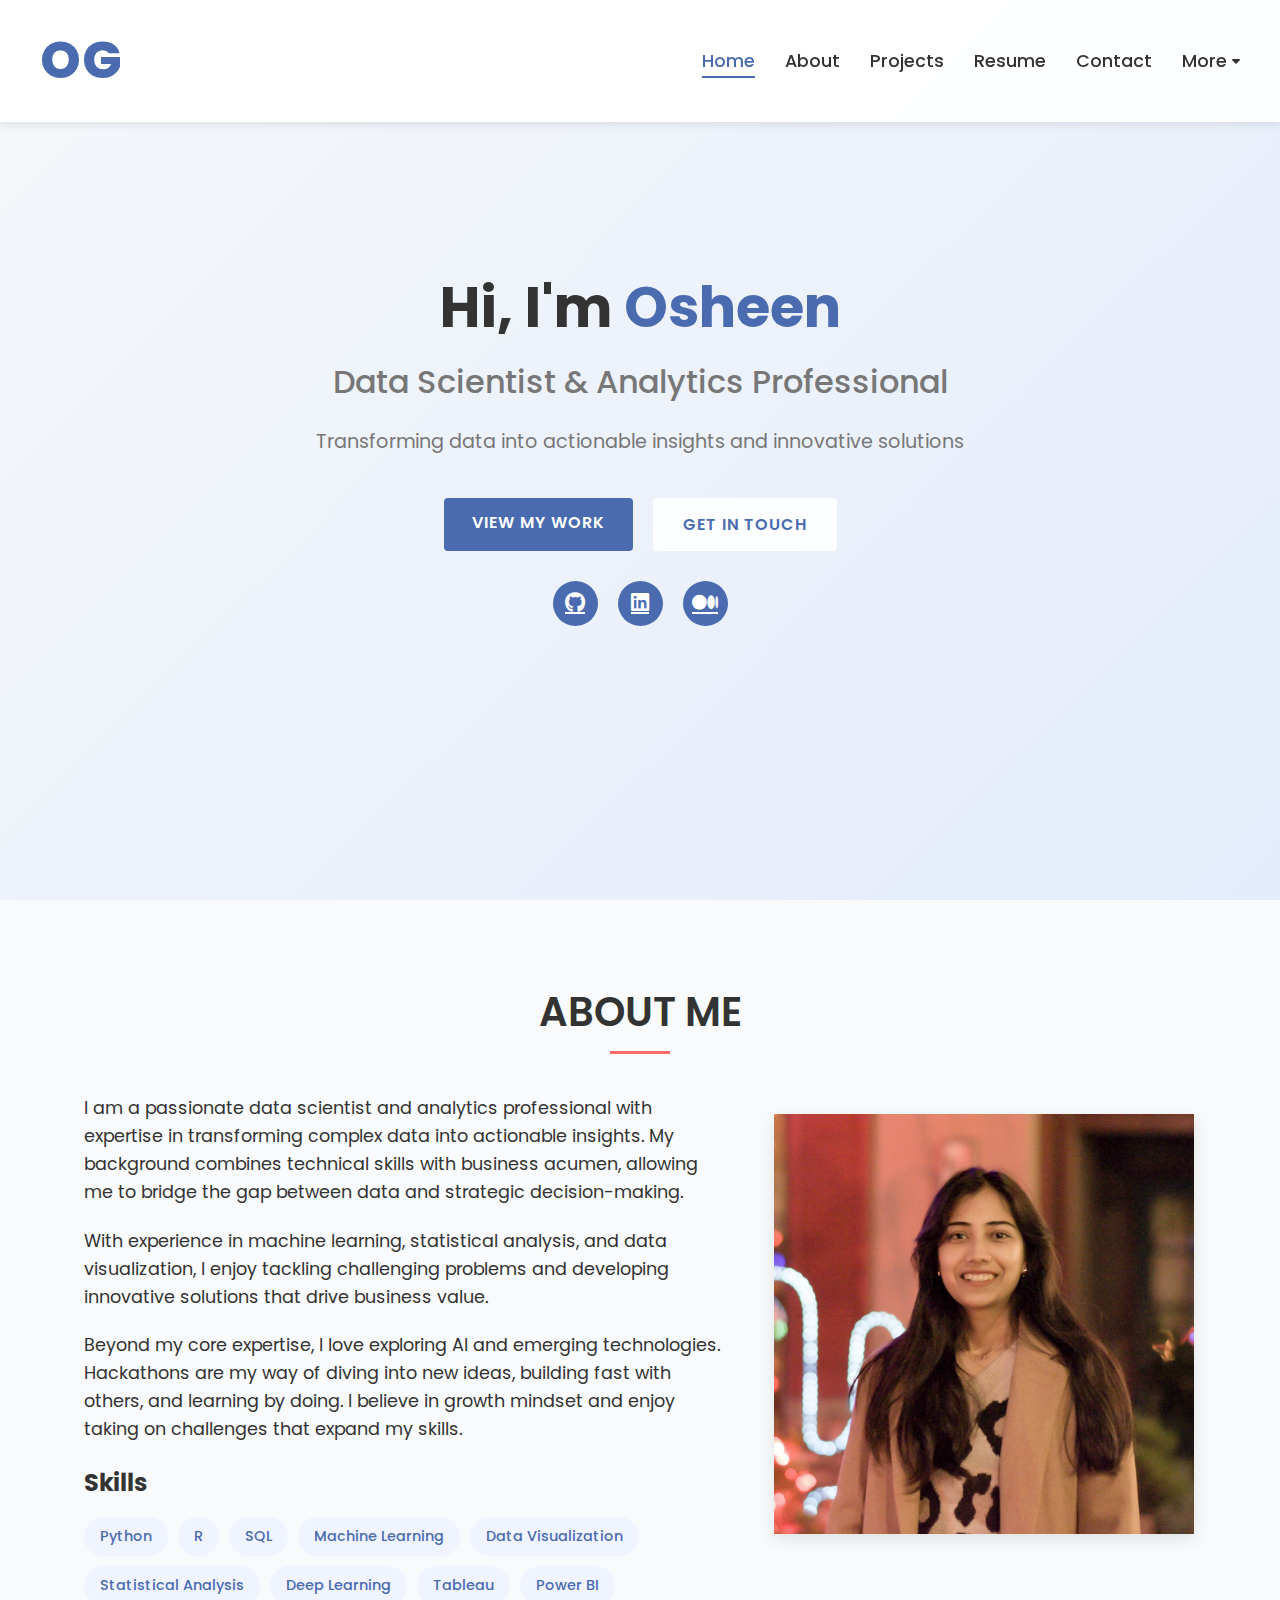
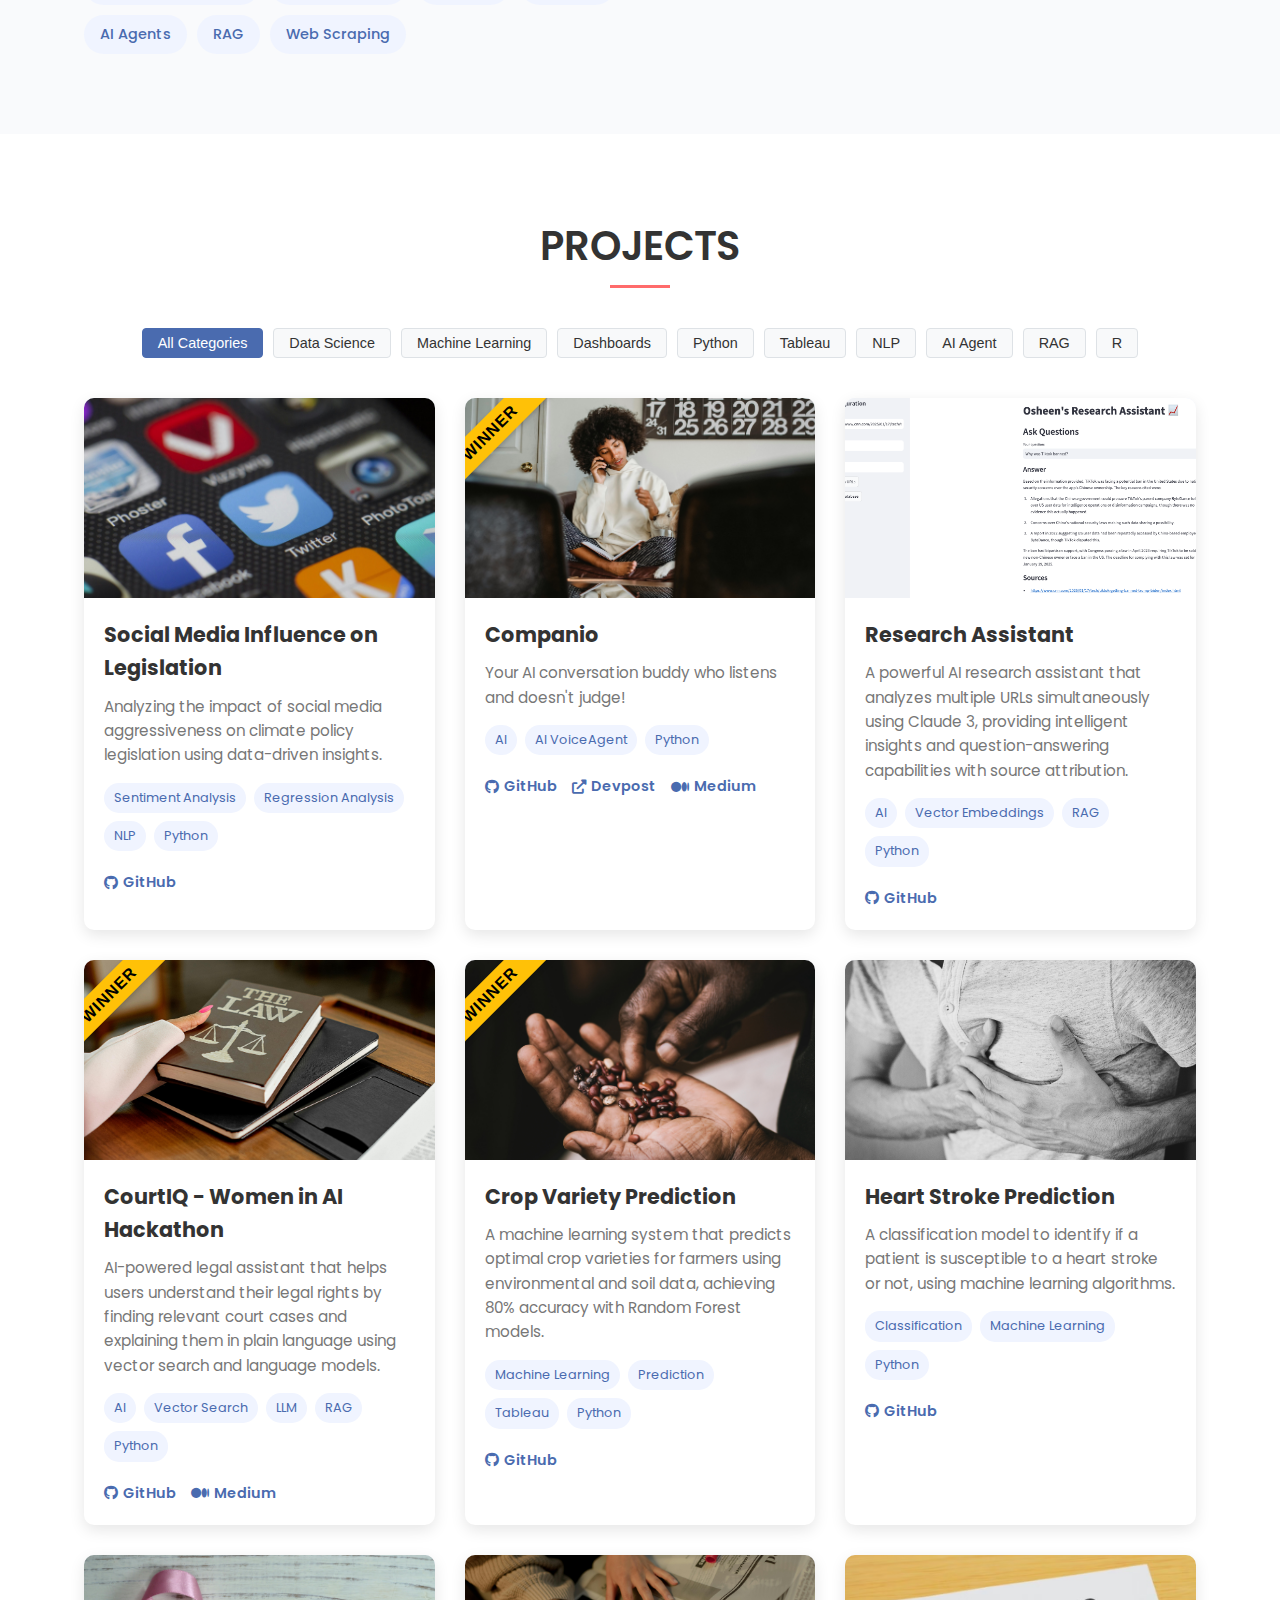
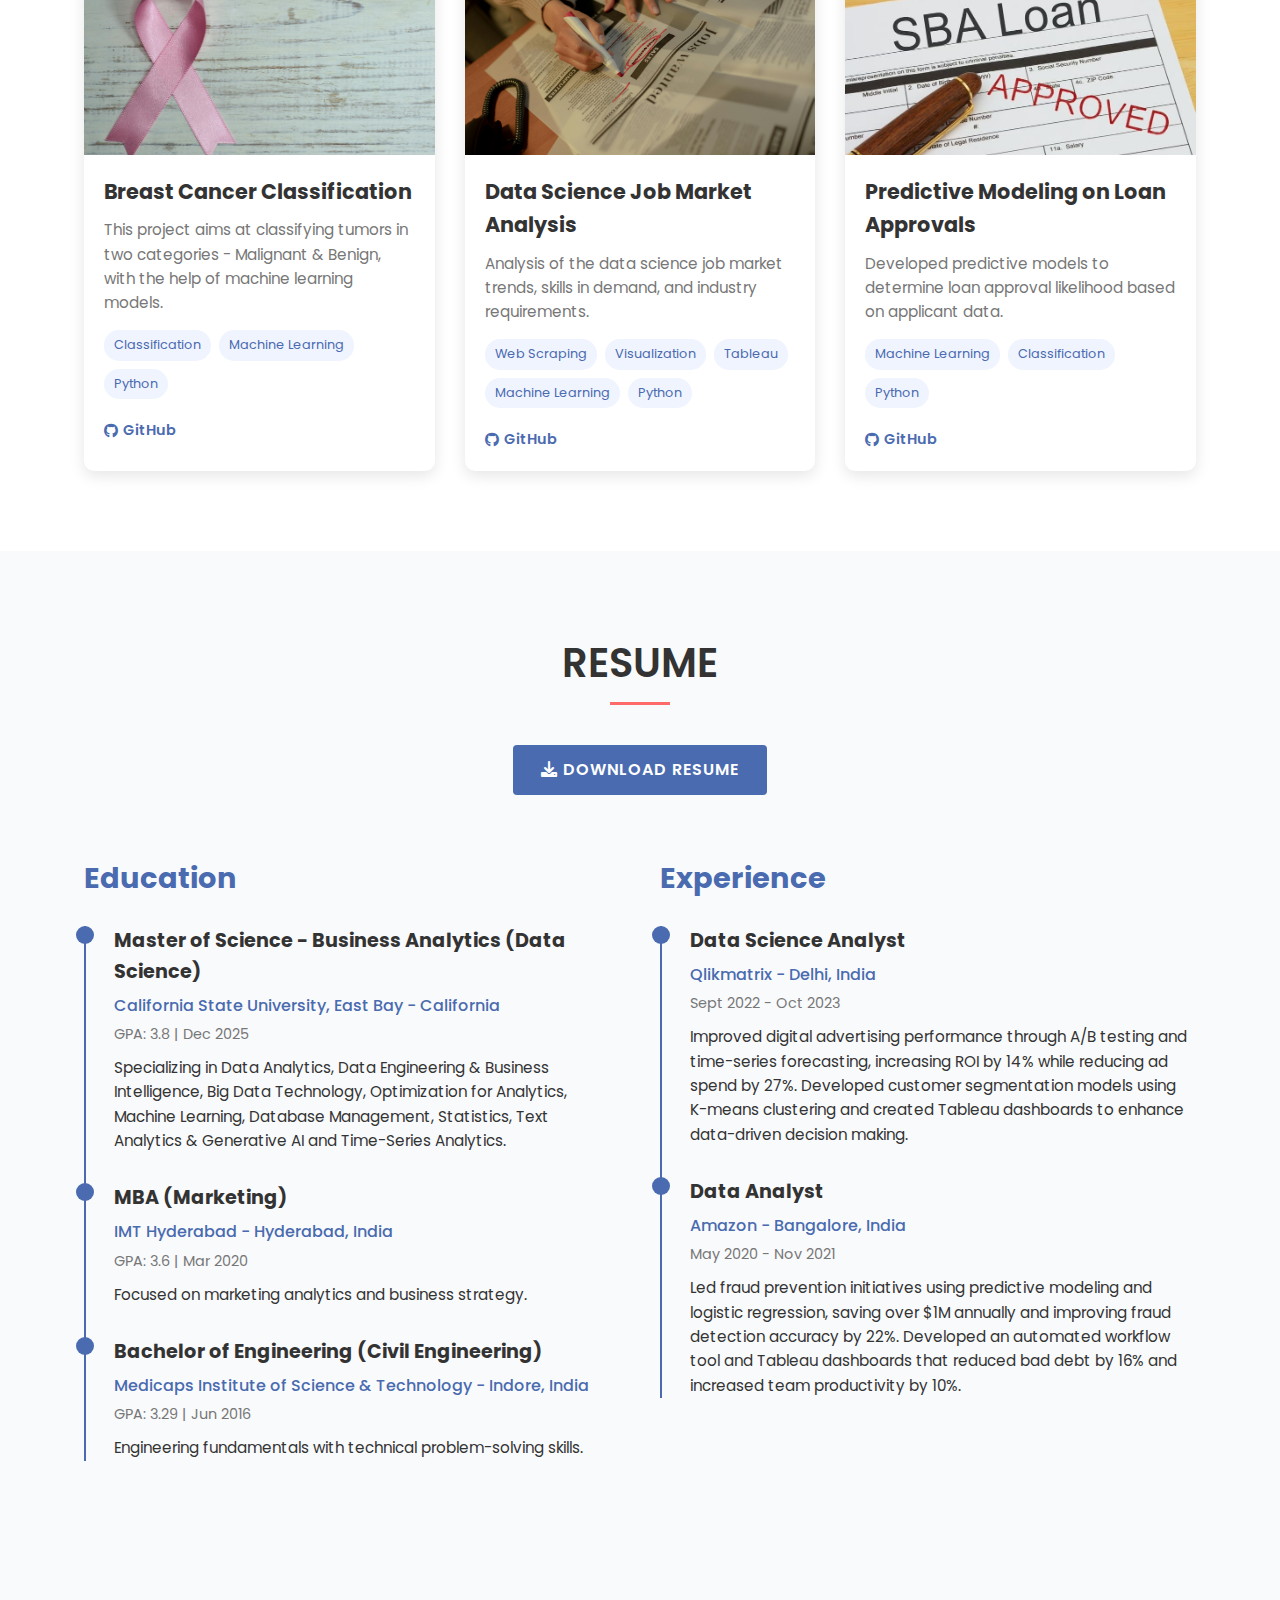
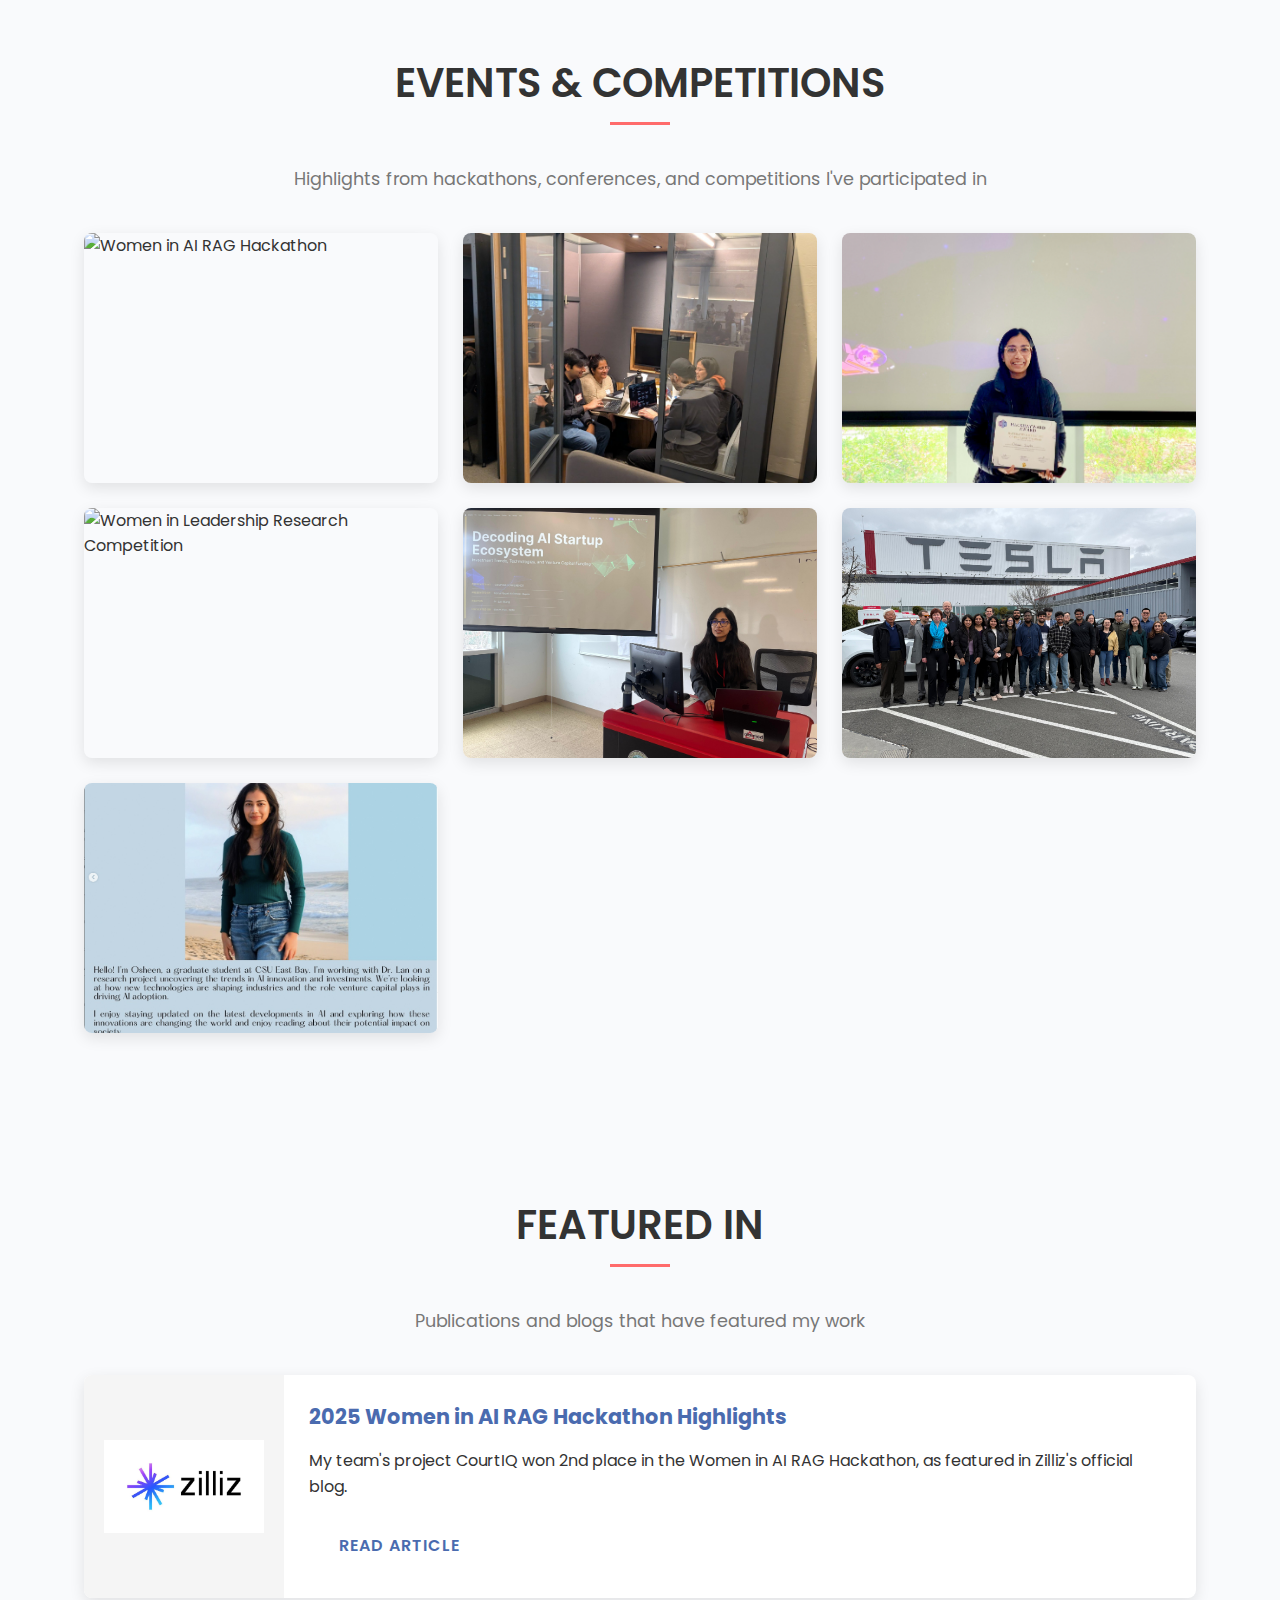
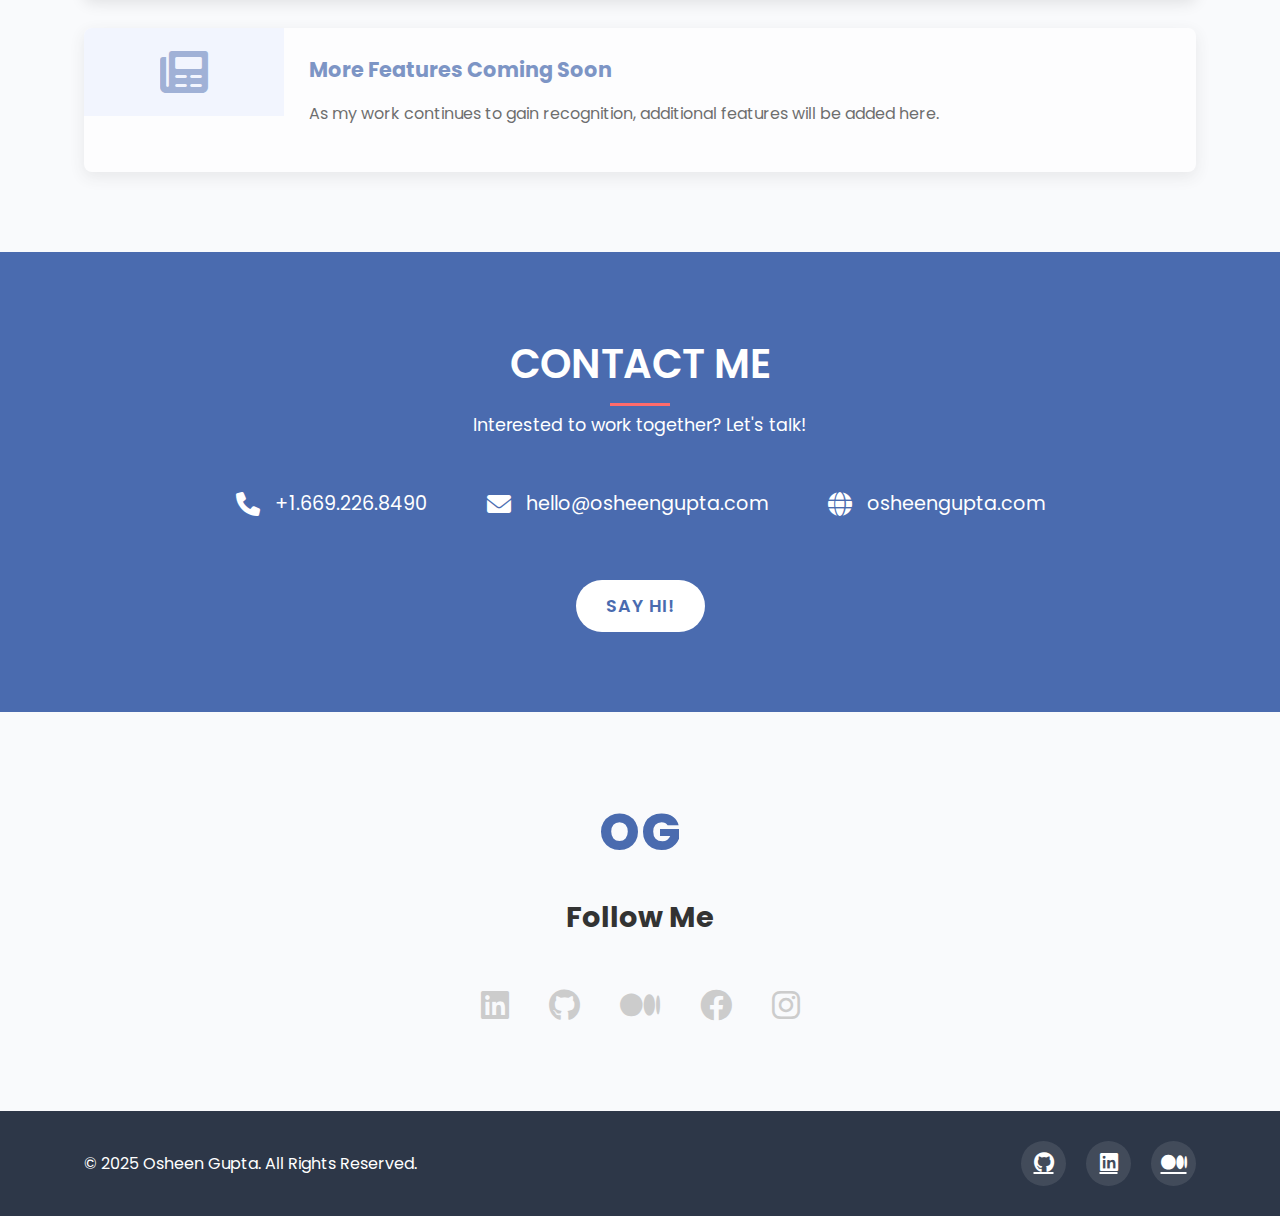
==== index.html @ b96f4ab9 "Update website with navigation improvements, new blogs page, and enhanced project cards" ====
<!DOCTYPE html>
<html lang="en">
<head>
    <meta charset="UTF-8">
    <meta name="viewport" content="width=device-width, initial-scale=1.0">
    <title>Osheen Gupta | Portfolio</title>
    <link rel="stylesheet" href="styles.css">
    <link rel="stylesheet" href="https://cdnjs.cloudflare.com/ajax/libs/font-awesome/6.0.0/css/all.min.css">
    <link href="https://fonts.googleapis.com/css2?family=Poppins:wght@300;400;500;600;700&display=swap" rel="stylesheet">
</head>
<body>
    <header>
        <nav>
            <div class="logo">
                <div class="logo-text">OG</div>
            </div>
            <div class="nav-toggle" id="navToggle">
                <span></span>
                <span></span>
                <span></span>
            </div>
            <ul class="nav-links" id="navLinks">
                <li><a href="#home" class="active">Home</a></li>
                <li><a href="#about">About</a></li>
                <li><a href="#projects">Projects</a></li>
                <li><a href="#resume">Resume</a></li>
                <li><a href="#contact">Contact</a></li>
                <li class="dropdown">
                    <a href="#" class="dropdown-toggle">More <i class="fas fa-caret-down"></i></a>
                    <ul class="dropdown-menu">
                        <li><a href="blogs.html">Blogs</a></li>
                        <li><a href="#events-gallery">Events</a></li>
                        <li><a href="#featured-in">News Featured</a></li>
                    </ul>
                </li>
            </ul>
        </nav>
    </header>

    <main>
        <!-- Home Section -->
        <section id="home" class="hero">
            <div class="container">
                <div class="hero-content">
                    <h1>Hi, I'm <span class="highlight">Osheen</span></h1>
                    <h2>Data Scientist & Analytics Professional</h2>
                    <p>Transforming data into actionable insights and innovative solutions</p>
                    <div class="cta-buttons">
                        <a href="#projects" class="btn primary-btn">View My Work</a>
                        <a href="#contact" class="btn secondary-btn">Get In Touch</a>
                    </div>
                    <div class="social-links">
                        <a href="https://github.com/osheengupta" target="_blank" aria-label="GitHub"><i class="fab fa-github"></i></a>
                        <a href="https://www.linkedin.com/in/osheengupta/" target="_blank" aria-label="LinkedIn"><i class="fab fa-linkedin"></i></a>
                        <a href="https://medium.com/@osheengupta1994" target="_blank" aria-label="Medium"><i class="fab fa-medium"></i></a>
                    </div>
                </div>
            </div>
        </section>

        <!-- About Section -->
        <section id="about" class="about">
            <div class="container">
                <h2 class="section-title">About Me</h2>
                <div class="about-content">
                    <div class="about-text">
                        <p>I am a passionate data scientist and analytics professional with expertise in transforming complex data into actionable insights. My background combines technical skills with business acumen, allowing me to bridge the gap between data and strategic decision-making.</p>
                        <p>With experience in machine learning, statistical analysis, and data visualization, I enjoy tackling challenging problems and developing innovative solutions that drive business value.</p>
                        <p>Beyond my core expertise, I love exploring AI and emerging technologies. Hackathons are my way of diving into new ideas, building fast with others, and learning by doing. I believe in growth mindset and enjoy taking on challenges that expand my skills.</p>
                        <div class="skills">
                            <h3>Skills</h3>
                            <div class="skill-tags">
                                <span>Python</span>
                                <span>R</span>
                                <span>SQL</span>
                                <span>Machine Learning</span>
                                <span>Data Visualization</span>
                                <span>Statistical Analysis</span>
                                <span>Deep Learning</span>
                                <span>Tableau</span>
                                <span>Power BI</span>
                                <span>AI Agents</span>
                                <span>RAG</span>
                                <span>Web Scraping</span>
                            </div>
                        </div>
                    </div>
                    <div class="about-image">
                        <img src="images/profile-photo.png" alt="Osheen Gupta" class="profile-photo">
                    </div>
                </div>
            </div>
        </section>

        <!-- Projects Section -->
        <section id="projects" class="projects">
            <div class="container">
                <h2 class="section-title">Projects</h2>
                <div class="project-filters">
                    <button class="filter-btn active" data-filter="all">All Categories</button>
                    <button class="filter-btn" data-filter="data-science">Data Science</button>
                    <button class="filter-btn" data-filter="machine-learning">Machine Learning</button>
                    <button class="filter-btn" data-filter="dashboards">Dashboards</button>
                    <button class="filter-btn" data-filter="python">Python</button>
                    <button class="filter-btn" data-filter="tableau">Tableau</button>
                    <button class="filter-btn" data-filter="nlp">NLP</button>
                    <button class="filter-btn" data-filter="ai agent">AI Agent</button>
                    <button class="filter-btn" data-filter="rag">RAG</button>
                    <button class="filter-btn" data-filter="r">R</button>
                </div>
                <div class="projects-grid">
                    <!-- Project cards will be dynamically populated from projects.js -->
                </div>
            </div>
        </section>

        <!-- Resume Section -->
        <section id="resume" class="resume">
            <div class="container">
                <h2 class="section-title">Resume</h2>
                <div class="resume-content">
                    <div class="resume-download">
                        <a href="Osheen_Gupta_Resume.pdf" class="btn primary-btn" download>
                            <i class="fas fa-download"></i> Download Resume
                        </a>
                    </div>
                    <div class="resume-sections">
                        <div class="resume-section">
                            <h3>Education</h3>
                            <div class="timeline">
                                <!-- Will be populated from resume.js -->
                            </div>
                        </div>
                        <div class="resume-section">
                            <h3>Experience</h3>
                            <div class="timeline">
                                <!-- Will be populated from resume.js -->
                            </div>
                        </div>
                    </div>
                </div>
            </div>
        </section>

        <!-- Events Gallery Section -->
        <section id="events-gallery" class="events-gallery">
            <div class="container">
                <h2 class="section-title">Events & Competitions</h2>
                <p class="section-subtitle">Highlights from hackathons, conferences, and competitions I've participated in</p>
                
                <div class="gallery-container">
                    <div class="gallery-item">
                        <img src="images/event1.jpg" alt="Women in AI RAG Hackathon">
                        <div class="gallery-caption">
                            <h3>Women in AI RAG Hackathon</h3>
                            <p>Built CourtIQ, an AI-powered legal assistant that helps users understand their legal rights through relevant court cases. <a href="https://medium.com/@osheengupta1994/courtiq-making-legal-rights-accessible-through-ai-992206e05dc5" target="_blank" class="gallery-link">Read about it on Medium</a></p>
                        </div>
                    </div>
                    <div class="gallery-item">
                        <img src="images/event2.jpeg" alt="Creator Corner's Multimodal AI Agent Hackathon">
                        <div class="gallery-caption">
                            <h3>Creator Corner's Multimodal AI Agent Hackathon</h3>
                            <p>Built Fixit: A real-time appliance troubleshooting system</p>
                        </div>
                    </div>
                    <div class="gallery-item">
                        <img src="images/event3.jpg" alt="HackHayward">
                        <div class="gallery-caption">
                            <h3>HackHayward</h3>
                            <p>Created Companio, an innovative AI conversation buddy for reducing friction in daily journaling. <a href="https://github.com/osheengupta/Companio" target="_blank" class="gallery-link">View on GitHub</a></p>
                        </div>
                    </div>
                    <div class="gallery-item">
                        <img src="images/event4.jpg" alt="Women in Leadership Research Competition">
                        <div class="gallery-caption">
                            <h3>Women in Leadership Research Competition</h3>
                            <p>Presented my research on how social media aggressiveness affects climate policy legislation. <a href="https://www.canva.com/design/DAGjEYRbACk/c6J_YUqyDW6OmtTOYYfTLA/edit?utm_content=DAGjEYRbACk&utm_campaign=designshare&utm_medium=link2&utm_source=sharebutton" target="_blank" class="gallery-link">View Presentation</a></p>
                        </div>
                    </div>
                    <div class="gallery-item">
                        <img src="images/event5.jpeg" alt="37th Annual CSUPOM Conference">
                        <div class="gallery-caption">
                            <h3>37th Annual CSUPOM Conference</h3>
                            <p>Presented my research in the Consortium of Supply Chain & Operations Management conference. <a href="https://www.canva.com/design/DAGjEoemaBc/eg82KnixeHR4jEzy6xAFCQ/edit?utm_content=DAGjEoemaBc&utm_campaign=designshare&utm_medium=link2&utm_source=sharebutton" target="_blank" class="gallery-link">View Presentation</a></p>
                        </div>
                    </div>
                    <div class="gallery-item">
                        <img src="images/event6.jpeg" alt="Tesla Factory Tour">
                        <div class="gallery-caption">
                            <h3>Tesla Factory Tour</h3>
                            <p>Exploring advanced manufacturing and data-driven operations at Tesla</p>
                        </div>
                    </div>
                    <div class="gallery-item">
                        <img src="images/oscar-research.jpg" alt="OSCAR Research Scholar">
                        <div class="gallery-caption">
                            <h3>OSCAR Research Scholar</h3>
                            <p>Awarded a $2000 scholarship to research AI startups and emerging technologies. Conducted extensive literature review and analyzed 250+ AI startups across regions to assess employment trends driven by automation. <a href="https://badgr.com/public/assertions/cm4cG0j_R_CyGTTcbBM8yQ?identity__email=ogupta@horizon.csueastbay.edu" target="_blank" class="gallery-link">View Badge</a></p>
                        </div>
                    </div>
                </div>
            </div>
        </section>

        <!-- Featured In Section -->
        <section id="featured-in" class="featured-in">
            <div class="container">
                <h2 class="section-title">Featured In</h2>
                <p class="section-subtitle">Publications and blogs that have featured my work</p>
                
                <div class="featured-container">
                    <div class="featured-item">
                        <div class="featured-image">
                            <img src="images/zilliz-logo.jpg" alt="Zilliz Blog">
                        </div>
                        <div class="featured-content">
                            <h3>2025 Women in AI RAG Hackathon Highlights</h3>
                            <p>My team's project CourtIQ won 2nd place in the Women in AI RAG Hackathon, as featured in Zilliz's official blog.</p>
                            <a href="https://zilliz.com/blog/2025-women-in-ai-rag-hackathon-highlights#App-CourtIQ-2nd-place" target="_blank" class="btn secondary-btn">Read Article</a>
                        </div>
                    </div>
                    
                    <!-- Add more featured items as needed -->
                    <div class="featured-item placeholder">
                        <div class="featured-image placeholder-image">
                            <i class="fas fa-newspaper"></i>
                        </div>
                        <div class="featured-content">
                            <h3>More Features Coming Soon</h3>
                            <p>As my work continues to gain recognition, additional features will be added here.</p>
                        </div>
                    </div>
                </div>
            </div>
        </section>

        <!-- Contact Section -->
        <section id="contact" class="contact">
            <div class="container">
                <h2 class="section-title">Contact Me</h2>
                <p class="contact-subtitle">Interested to work together? Let's talk!</p>
                <div class="contact-content">
                    <div class="contact-info-simple">
                        <div class="contact-item">
                            <i class="fas fa-phone"></i>
                            <p>+1.669.226.8490</p>
                        </div>
                        <div class="contact-item">
                            <i class="fas fa-envelope"></i>
                            <p>hello@osheengupta.com</p>
                        </div>
                        <div class="contact-item">
                            <i class="fas fa-globe"></i>
                            <p>osheengupta.com</p>
                        </div>
                    </div>
                    <div class="contact-button">
                        <a href="mailto:hello@osheengupta.com" class="btn primary-btn">Say Hi!</a>
                    </div>
                </div>
            </div>
        </section>

        <!-- Follow Me Section -->
        <section id="follow-me" class="follow-me">
            <div class="container">
                <div class="follow-me-logo">
                    <div class="logo-text">OG</div>
                </div>
                <h2 class="follow-title">Follow Me</h2>
                <div class="follow-social-links">
                    <a href="https://www.linkedin.com/in/osheengupta/" target="_blank" aria-label="LinkedIn"><i class="fab fa-linkedin"></i></a>
                    <a href="https://github.com/osheengupta" target="_blank" aria-label="GitHub"><i class="fab fa-github"></i></a>
                    <a href="https://medium.com/@osheengupta1994" target="_blank" aria-label="Medium"><i class="fab fa-medium"></i></a>
                    <a href="https://www.facebook.com/osheen.gupta.9/" target="_blank" aria-label="Facebook"><i class="fab fa-facebook"></i></a>
                    <a href="https://www.instagram.com/osheen.gupta" target="_blank" aria-label="Instagram"><i class="fab fa-instagram"></i></a>
                </div>
            </div>
        </section>
    </main>

    <footer>
        <div class="container">
            <div class="footer-content">
                <p>&copy; 2025 Osheen Gupta. All Rights Reserved.</p>
                <div class="social-links">
                    <a href="https://github.com/osheengupta" target="_blank" aria-label="GitHub"><i class="fab fa-github"></i></a>
                    <a href="https://www.linkedin.com/in/osheengupta/" target="_blank" aria-label="LinkedIn"><i class="fab fa-linkedin"></i></a>
                    <a href="https://medium.com/@osheengupta1994" target="_blank" aria-label="Medium"><i class="fab fa-medium"></i></a>
                </div>
            </div>
        </div>
    </footer>

    <script src="scripts.js"></script>
    <script src="projects.js?v=1"></script>
    <script src="resume.js"></script>
</body>
</html>
---- styles.css ----
/* Base Styles */
:root {
    --primary-color: #4a6baf;
    --secondary-color: #f0f4ff;
    --accent-color: #ff6b6b;
    --text-color: #333;
    --light-text: #777;
    --background-color: #fff;
    --section-bg: #f9fafc;
    --border-color: #eaeaea;
    --shadow: 0 5px 15px rgba(0, 0, 0, 0.1);
    --transition: all 0.3s ease;
}

* {
    margin: 0;
    padding: 0;
    box-sizing: border-box;
}

html {
    scroll-behavior: smooth;
}

body {
    font-family: 'Poppins', sans-serif;
    line-height: 1.6;
    color: var(--text-color);
    background-color: var(--background-color);
}

.container {
    width: 90%;
    max-width: 1200px;
    margin: 0 auto;
    padding: 0 20px;
    box-sizing: border-box;
}

section {
    padding: 80px 0;
    overflow: hidden;
}

section:nth-child(even) {
    background-color: var(--section-bg);
}

.section-title {
    font-size: 2.5rem;
    text-align: center;
    margin-bottom: 50px;
    position: relative;
    text-transform: uppercase;
    font-weight: 600;
}

.section-title::after {
    content: '';
    position: absolute;
    bottom: -10px;
    left: 50%;
    transform: translateX(-50%);
    width: 60px;
    height: 3px;
    background-color: var(--accent-color);
    border-radius: 0;
}

.btn {
    display: inline-block;
    padding: 12px 28px;
    border-radius: 4px;
    text-decoration: none;
    font-weight: 600;
    transition: var(--transition);
    cursor: pointer;
    border: none;
    font-size: 1rem;
    text-transform: uppercase;
    letter-spacing: 1px;
}

.primary-btn {
    background-color: var(--primary-color);
    color: white;
}

.primary-btn:hover {
    background-color: #3a5a9f;
    transform: translateY(-3px);
    box-shadow: var(--shadow);
}

.secondary-btn {
    background-color: rgba(255, 255, 255, 0.9);
    color: var(--primary-color);
    border: 2px solid transparent;
}

.secondary-btn:hover {
    background-color: white;
    color: var(--primary-color);
    transform: translateY(-3px);
    box-shadow: var(--shadow);
    border: 2px solid var(--primary-color);
}

/* Header & Navigation */
header {
    position: fixed;
    top: 0;
    left: 0;
    width: 100%;
    background-color: rgba(255, 255, 255, 0.95);
    box-shadow: 0 2px 10px rgba(0, 0, 0, 0.1);
    z-index: 1000;
    transition: var(--transition);
    padding: 0 20px;
}

header.scrolled {
    padding: 10px 20px;
    background-color: rgba(255, 255, 255, 0.98);
}

nav {
    display: flex;
    justify-content: space-between;
    align-items: center;
    padding: 20px 0;
    max-width: 1200px;
    margin: 0 auto;
    width: 100%;
}

.logo {
    display: flex;
    align-items: center;
}

.logo-text {
    color: var(--primary-color);
    font-weight: 800;
    font-size: 3.2rem;
    letter-spacing: 1px;
    transition: all 0.3s ease;
    font-family: 'Poppins', sans-serif;
}

.logo-text:hover {
    transform: scale(1.05);
    text-shadow: 0 2px 5px rgba(0,0,0,0.1);
}

.nav-links {
    display: flex;
    list-style: none;
}

.nav-links li {
    margin-left: 30px;
}

.nav-links a {
    text-decoration: none;
    color: var(--text-color);
    font-weight: 500;
    font-size: 1.1rem;
    transition: var(--transition);
    position: relative;
}

.nav-links a::after {
    content: '';
    position: absolute;
    bottom: -5px;
    left: 0;
    width: 0;
    height: 2px;
    background-color: var(--primary-color);
    transition: var(--transition);
}

.nav-links a:hover, .nav-links a.active {
    color: var(--primary-color);
}

.nav-links a:hover::after, .nav-links a.active::after {
    width: 100%;
}

.nav-toggle {
    display: none;
    flex-direction: column;
    cursor: pointer;
}

.nav-toggle span {
    width: 30px;
    height: 3px;
    background-color: var(--primary-color);
    margin: 3px 0;
    transition: var(--transition);
}

/* Navigation Dropdown */
.dropdown {
    position: relative;
}

.dropdown-toggle {
    display: flex;
    align-items: center;
    gap: 5px;
}

.dropdown-toggle i {
    font-size: 0.8rem;
    transition: transform 0.3s ease;
}

.dropdown:hover .dropdown-toggle i {
    transform: rotate(180deg);
}

.dropdown-menu {
    position: absolute;
    top: 100%;
    left: 0;
    background-color: white;
    min-width: 160px;
    box-shadow: 0 8px 16px rgba(0,0,0,0.1);
    border-radius: 5px;
    padding: 10px 0;
    opacity: 0;
    visibility: hidden;
    transform: translateY(10px);
    transition: all 0.3s ease;
    z-index: 100;
}

.dropdown:hover .dropdown-menu {
    opacity: 1;
    visibility: visible;
    transform: translateY(0);
}

.dropdown-menu li {
    display: block;
    margin: 0;
}

.dropdown-menu a {
    display: block;
    padding: 8px 15px;
    color: var(--text-color);
    font-size: 0.9rem;
    transition: all 0.2s ease;
}

.dropdown-menu a:hover {
    background-color: var(--secondary-color);
    color: var(--primary-color);
}

@media (max-width: 768px) {
    .dropdown-menu {
        position: static;
        background-color: var(--secondary-color);
        box-shadow: none;
        opacity: 1;
        visibility: hidden;
        height: 0;
        padding: 0;
        overflow: hidden;
        transform: none;
    }
    
    .dropdown.active .dropdown-menu {
        visibility: visible;
        height: auto;
        padding: 5px 0;
    }
    
    .dropdown-menu a {
        padding: 8px 20px;
    }
}

/* Hero Section */
.hero {
    height: 100vh;
    display: flex;
    align-items: center;
    background: linear-gradient(135deg, #f5f7fa 0%, #e4ecfb 100%);
    padding-top: 80px;
    color: var(--text-color);
}

.hero-content {
    max-width: 800px;
    margin: 0 auto;
    text-align: center;
}

.hero h1 {
    font-size: 3.5rem;
    margin-bottom: 15px;
    line-height: 1.2;
    color: var(--text-color);
}

.hero h2 {
    font-size: 2rem;
    font-weight: 500;
    margin-bottom: 20px;
    color: var(--light-text);
}

.hero p {
    font-size: 1.2rem;
    margin-bottom: 40px;
    color: var(--light-text);
}

.highlight {
    color: var(--primary-color);
}

.cta-buttons {
    margin-bottom: 30px;
    display: flex;
    justify-content: center;
    gap: 20px;
}

.cta-buttons .btn {
    margin: 0;
    min-width: 180px;
}

.social-links {
    display: flex;
    justify-content: center;
    gap: 20px;
}

.social-links a {
    display: flex;
    align-items: center;
    justify-content: center;
    width: 45px;
    height: 45px;
    border-radius: 50%;
    background-color: var(--primary-color);
    color: white;
    font-size: 1.3rem;
    transition: var(--transition);
}

.social-links a:hover {
    transform: translateY(-5px);
    box-shadow: var(--shadow);
    background-color: #3a5a9f;
}

/* About Section */
.about-content {
    display: grid;
    grid-template-columns: 3fr 2fr;
    gap: 50px;
    align-items: flex-start;
}

.about-text p {
    margin-bottom: 20px;
    font-size: 1.1rem;
}

.skills h3 {
    margin-bottom: 15px;
    font-size: 1.5rem;
}

.skill-tags {
    display: flex;
    flex-wrap: wrap;
    gap: 10px;
}

.skill-tags span {
    background-color: var(--secondary-color);
    color: var(--primary-color);
    padding: 8px 16px;
    border-radius: 20px;
    font-size: 0.9rem;
    font-weight: 500;
}

.about-image {
    display: flex;
    justify-content: center;
    align-items: flex-start;
    padding-top: 20px;
}

.profile-photo {
    width: 100%;
    max-width: 420px;
    height: auto;
    aspect-ratio: 1/1;
    border-radius: 0;
    object-fit: cover;
    box-shadow: var(--shadow);
    border: none;
}

.image-placeholder {
    width: 300px;
    height: 300px;
    border-radius: 50%;
    background-color: var(--secondary-color);
    display: flex;
    flex-direction: column;
    align-items: center;
    justify-content: center;
    color: var(--primary-color);
    border: 3px solid var(--primary-color);
}

.image-placeholder i {
    font-size: 5rem;
    margin-bottom: 10px;
}

/* Projects Section */
.project-filters {
    display: flex;
    flex-wrap: wrap;
    justify-content: center;
    gap: 10px;
    margin-bottom: 40px;
}

.filter-btn {
    background-color: #f8f9fa;
    color: #333;
    border: 1px solid #dee2e6;
    padding: 6px 15px;
    border-radius: 4px;
    cursor: pointer;
    transition: var(--transition);
    font-weight: 500;
    font-size: 0.9rem;
}

.filter-btn.active, .filter-btn:hover {
    background-color: var(--primary-color);
    color: white;
    border-color: var(--primary-color);
}

.projects-grid {
    display: grid;
    grid-template-columns: repeat(auto-fill, minmax(320px, 1fr));
    gap: 30px;
}

.project-card {
    background-color: white;
    border-radius: 10px;
    overflow: hidden;
    box-shadow: var(--shadow);
    transition: var(--transition);
    display: flex;
    flex-direction: column;
    position: relative;
}

.project-card:hover {
    transform: translateY(-10px);
    box-shadow: 0 15px 30px rgba(0, 0, 0, 0.15);
}

/* Winner banner styles */
.winner-banner {
    position: absolute;
    top: 20px;
    left: -60px;
    background-color: #ffc107;
    color: #000;
    width: 170px;
    height: 30px;
    line-height: 30px;
    text-align: center;
    font-weight: 800;
    font-size: 1rem;
    transform: rotate(-45deg);
    z-index: 10;
    box-shadow: 0 2px 5px rgba(0, 0, 0, 0.2);
    font-family: 'Arial Narrow', Arial, sans-serif;
    letter-spacing: 1px;
    text-transform: uppercase;
}

.winner-banner::after {
    content: "WINNER";
}

.project-image {
    height: 200px;
    background-color: var(--secondary-color);
    display: flex;
    align-items: center;
    justify-content: center;
    color: var(--primary-color);
    font-size: 3rem;
    overflow: hidden;
    position: relative;
}

.project-thumbnail {
    width: 100%;
    height: 100%;
    object-fit: cover;
    object-position: center;
    display: block;
    background-color: var(--secondary-color);
    padding: 0;
}

.project-info {
    padding: 20px;
}

.project-info h3 {
    margin-bottom: 10px;
    font-size: 1.3rem;
}

.project-info p {
    color: var(--light-text);
    margin-bottom: 15px;
    font-size: 0.95rem;
}

.project-tags {
    display: flex;
    flex-wrap: wrap;
    gap: 8px;
    margin-bottom: 20px;
}

.project-tags span {
    background-color: var(--secondary-color);
    color: var(--primary-color);
    padding: 5px 10px;
    border-radius: 15px;
    font-size: 0.8rem;
}

.project-links {
    display: flex;
    gap: 15px;
}

.project-links a {
    color: var(--primary-color);
    text-decoration: none;
    font-weight: 600;
    font-size: 0.9rem;
    display: flex;
    align-items: center;
    transition: var(--transition);
}

.project-links a i {
    margin-right: 5px;
}

.project-links a:hover {
    color: #3a5a9f;
}

/* Resume Section */
.resume-content {
    display: flex;
    flex-direction: column;
    gap: 40px;
}

.resume-download {
    text-align: center;
    margin-bottom: 20px;
}

.resume-sections {
    display: grid;
    grid-template-columns: repeat(auto-fit, minmax(300px, 1fr));
    gap: 40px;
}

.resume-section h3 {
    font-size: 1.8rem;
    margin-bottom: 25px;
    color: var(--primary-color);
}

.timeline {
    position: relative;
}

.timeline::before {
    content: '';
    position: absolute;
    top: 0;
    left: 0;
    width: 2px;
    height: 100%;
    background-color: var(--primary-color);
}

.timeline-item {
    position: relative;
    padding-left: 30px;
    margin-bottom: 30px;
}

.timeline-item::before {
    content: '';
    position: absolute;
    top: 0;
    left: -8px;
    width: 18px;
    height: 18px;
    border-radius: 50%;
    background-color: var(--primary-color);
}

.timeline-item h4 {
    font-size: 1.2rem;
    margin-bottom: 5px;
}

.timeline-item h5 {
    font-size: 1rem;
    color: var(--primary-color);
    margin-bottom: 5px;
    font-weight: 500;
}

.timeline-item .date {
    font-size: 0.9rem;
    color: var(--light-text);
    margin-bottom: 10px;
}

.timeline-item p {
    font-size: 0.95rem;
}

/* Events Gallery Section */
.events-gallery {
    background-color: var(--section-bg);
}

.section-subtitle {
    text-align: center;
    margin-bottom: 40px;
    color: var(--light-text);
    font-size: 1.1rem;
}

.gallery-container {
    display: grid;
    grid-template-columns: repeat(auto-fill, minmax(300px, 1fr));
    gap: 25px;
    margin-top: 30px;
}

.gallery-item {
    position: relative;
    border-radius: 8px;
    overflow: hidden;
    box-shadow: var(--shadow);
    transition: var(--transition);
    height: 250px;
}

.gallery-item:hover {
    transform: translateY(-5px);
    box-shadow: 0 10px 20px rgba(0, 0, 0, 0.15);
}

.gallery-item img {
    width: 100%;
    height: 100%;
    object-fit: cover;
    transition: var(--transition);
}

.gallery-item:hover img {
    transform: scale(1.05);
}

.gallery-caption {
    position: absolute;
    bottom: 0;
    left: 0;
    width: 100%;
    padding: 15px;
    background: linear-gradient(to top, rgba(0,0,0,0.8), transparent);
    color: white;
    transform: translateY(100%);
    transition: var(--transition);
}

.gallery-item:hover .gallery-caption {
    transform: translateY(0);
}

.gallery-caption h3 {
    margin: 0 0 5px 0;
    font-size: 1.2rem;
}

.gallery-caption p {
    margin: 0;
    font-size: 0.9rem;
    opacity: 0.9;
}

.gallery-link {
    color: var(--accent-color);
    text-decoration: none;
    font-weight: 500;
    transition: var(--transition);
    display: inline-block;
    margin-top: 5px;
}

.gallery-link:hover {
    color: white;
    text-decoration: underline;
}

/* Featured In Section */
.featured-in {
    background-color: var(--section-bg);
    padding: 80px 0;
}

.featured-container {
    display: flex;
    flex-direction: column;
    gap: 30px;
    margin-top: 40px;
}

.featured-item {
    display: flex;
    background-color: white;
    border-radius: 8px;
    overflow: hidden;
    box-shadow: var(--shadow);
    transition: var(--transition);
}

.featured-item:hover {
    transform: translateY(-5px);
    box-shadow: 0 10px 20px rgba(0, 0, 0, 0.15);
}

.featured-image {
    flex: 0 0 200px;
    background-color: #f5f5f5;
    display: flex;
    align-items: center;
    justify-content: center;
    padding: 20px;
}

.featured-image img {
    max-width: 100%;
    max-height: 100px;
    object-fit: contain;
}

.featured-content {
    flex: 1;
    padding: 25px;
}

.featured-content h3 {
    margin: 0 0 15px 0;
    color: var(--primary-color);
    font-size: 1.3rem;
}

.featured-content p {
    margin: 0 0 20px 0;
    color: var(--dark-text);
    line-height: 1.6;
}

.placeholder-image {
    display: flex;
    align-items: center;
    justify-content: center;
    background-color: #f0f0f0;
}

.placeholder-image i {
    font-size: 3rem;
    color: #cccccc;
}

.featured-item.placeholder {
    opacity: 0.7;
}

/* Follow Me Section */
.follow-me {
    background-color: white;
    padding: 80px 0;
    text-align: center;
}

.follow-me-logo {
    display: flex;
    justify-content: center;
    margin-bottom: 20px;
}

.follow-me .logo-text {
    color: var(--primary-color);
    font-weight: 800;
    font-size: 3.2rem;
    letter-spacing: 1px;
    font-family: 'Poppins', sans-serif;
}

.follow-title {
    font-size: 1.8rem;
    color: #333;
    margin-bottom: 40px;
}

.follow-social-links {
    display: flex;
    justify-content: center;
    gap: 40px;
    flex-wrap: wrap;
}

.follow-social-links a {
    color: #ccc;
    font-size: 2rem;
    transition: all 0.3s ease;
}

.follow-social-links a:hover {
    transform: translateY(-5px);
}

.follow-social-links a[aria-label="LinkedIn"]:hover {
    color: #0077b5;
}

.follow-social-links a[aria-label="GitHub"]:hover {
    color: #333;
}

.follow-social-links a[aria-label="Medium"]:hover {
    color: #00ab6c;
}

.follow-social-links a[aria-label="Facebook"]:hover {
    color: #1877f2;
}

.follow-social-links a[aria-label="Instagram"]:hover {
    color: #e1306c;
}

/* Contact Section */
.contact {
    background-color: var(--primary-color);
    color: white;
    padding: 80px 0;
    text-align: center;
}

.contact .section-title {
    color: white;
    margin-bottom: 15px;
}

.contact-subtitle {
    font-size: 1.1rem;
    margin-bottom: 50px;
    color: white;
}

.contact-content {
    display: flex;
    flex-direction: column;
    align-items: center;
    justify-content: center;
    gap: 40px;
}

.contact-info-simple {
    display: flex;
    justify-content: center;
    flex-wrap: wrap;
    gap: 60px;
    margin-bottom: 20px;
}

.contact-item {
    display: flex;
    flex-direction: row;
    align-items: center;
    gap: 15px;
}

.contact-item i {
    font-size: 1.5rem;
    color: white;
}

.contact-item p {
    color: white;
    font-size: 1.2rem;
    margin: 0;
}

.contact-button .btn {
    background-color: white;
    color: var(--primary-color);
    border: none;
    padding: 12px 30px;
    font-size: 1.1rem;
    border-radius: 30px;
    transition: all 0.3s ease;
}

.contact-button .btn:hover {
    background-color: #f8f8f8;
    transform: translateY(-3px);
    box-shadow: 0 5px 15px rgba(0, 0, 0, 0.1);
}

/* Footer */
footer {
    background-color: #2d3748;
    color: white;
    padding: 30px 0;
}

.footer-content {
    display: flex;
    justify-content: space-between;
    align-items: center;
}

footer .social-links a {
    background-color: rgba(255, 255, 255, 0.1);
}

footer .social-links a:hover {
    background-color: rgba(255, 255, 255, 0.2);
}

/* Blogs Section */
.blogs {
    padding: 120px 0 80px;
}

.blogs-container {
    display: grid;
    grid-template-columns: repeat(auto-fill, minmax(350px, 1fr));
    gap: 30px;
    margin-top: 40px;
}

.blog-card {
    background-color: white;
    border-radius: 10px;
    overflow: hidden;
    box-shadow: 0 5px 15px rgba(0, 0, 0, 0.05);
    transition: transform 0.3s ease, box-shadow 0.3s ease;
}

.blog-card:hover {
    transform: translateY(-5px);
    box-shadow: 0 10px 25px rgba(0, 0, 0, 0.1);
}

.blog-image {
    height: 200px;
    overflow: hidden;
}

.blog-image img {
    width: 100%;
    height: 100%;
    object-fit: cover;
    transition: transform 0.5s ease;
}

.blog-card:hover .blog-image img {
    transform: scale(1.05);
}

.placeholder-image {
    width: 100%;
    height: 100%;
    background-color: var(--secondary-color);
    display: flex;
    align-items: center;
    justify-content: center;
}

.placeholder-image i {
    font-size: 3rem;
    color: var(--primary-color);
    opacity: 0.7;
}

.blog-content {
    padding: 25px;
}

.blog-content h3 {
    font-size: 1.3rem;
    margin-bottom: 10px;
    color: var(--text-color);
}

.blog-date {
    font-size: 0.9rem;
    color: var(--light-text);
    margin-bottom: 15px;
}

.blog-excerpt {
    color: var(--light-text);
    margin-bottom: 20px;
    line-height: 1.6;
}

.read-more {
    display: inline-flex;
    align-items: center;
    color: var(--primary-color);
    font-weight: 500;
    text-decoration: none;
    gap: 5px;
    transition: color 0.3s ease;
}

.read-more:hover {
    color: var(--accent-color);
}

.read-more i {
    font-size: 0.8rem;
}

.coming-soon {
    opacity: 0.8;
}

@media (max-width: 768px) {
    .blogs-container {
        grid-template-columns: 1fr;
    }
}

/* Responsive Styles */
@media (max-width: 992px) {
    .section-title {
        font-size: 2.2rem;
    }
    
    .hero h1 {
        font-size: 3rem;
    }
    
    .hero h2 {
        font-size: 1.8rem;
    }
    
    .about-content {
        grid-template-columns: 1fr;
    }
    
    .about-image {
        order: -1;
        margin-bottom: 30px;
    }
}

@media (max-width: 768px) {
    .nav-toggle {
        display: flex;
    }
    
    .nav-links {
        position: fixed;
        top: 80px;
        left: 0;
        width: 100%;
        background-color: white;
        flex-direction: column;
        align-items: center;
        padding: 20px 0;
        box-shadow: 0 5px 10px rgba(0, 0, 0, 0.1);
        transform: translateY(-150%);
        transition: var(--transition);
        z-index: 999;
    }
    
    .nav-links.active {
        transform: translateY(0);
    }
    
    .nav-links li {
        margin: 15px 0;
    }
    
    .hero h1 {
        font-size: 2.5rem;
    }
    
    .hero h2 {
        font-size: 1.5rem;
    }
    
    .hero p {
        font-size: 1rem;
    }
    
    .cta-buttons .btn {
        display: block;
        width: 80%;
        margin: 10px auto;
    }
    
    .footer-content {
        flex-direction: column;
        gap: 20px;
        text-align: center;
    }
}

@media (max-width: 576px) {
    section {
        padding: 60px 0;
    }
    
    .section-title {
        font-size: 2rem;
        margin-bottom: 40px;
    }
    
    .hero h1 {
        font-size: 2.2rem;
    }
    
    .resume-sections {
        grid-template-columns: 1fr;
    }
}
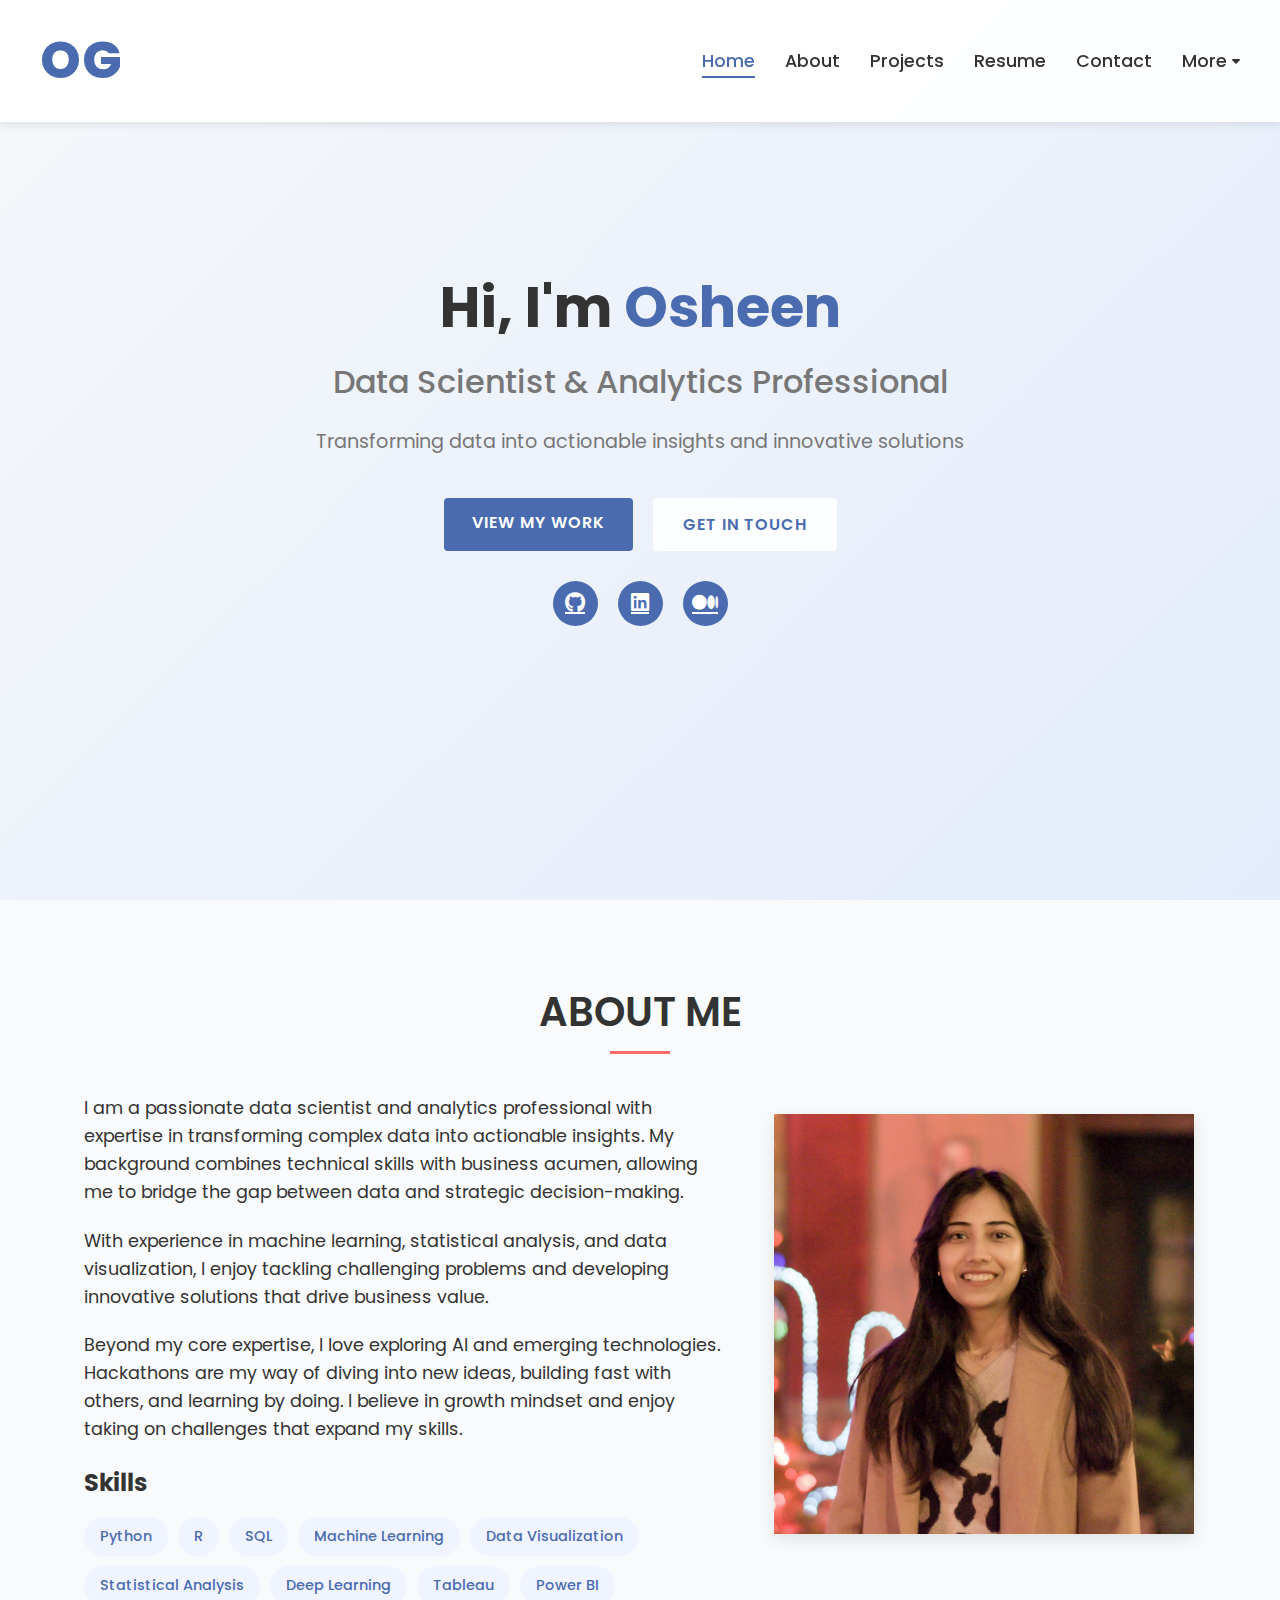
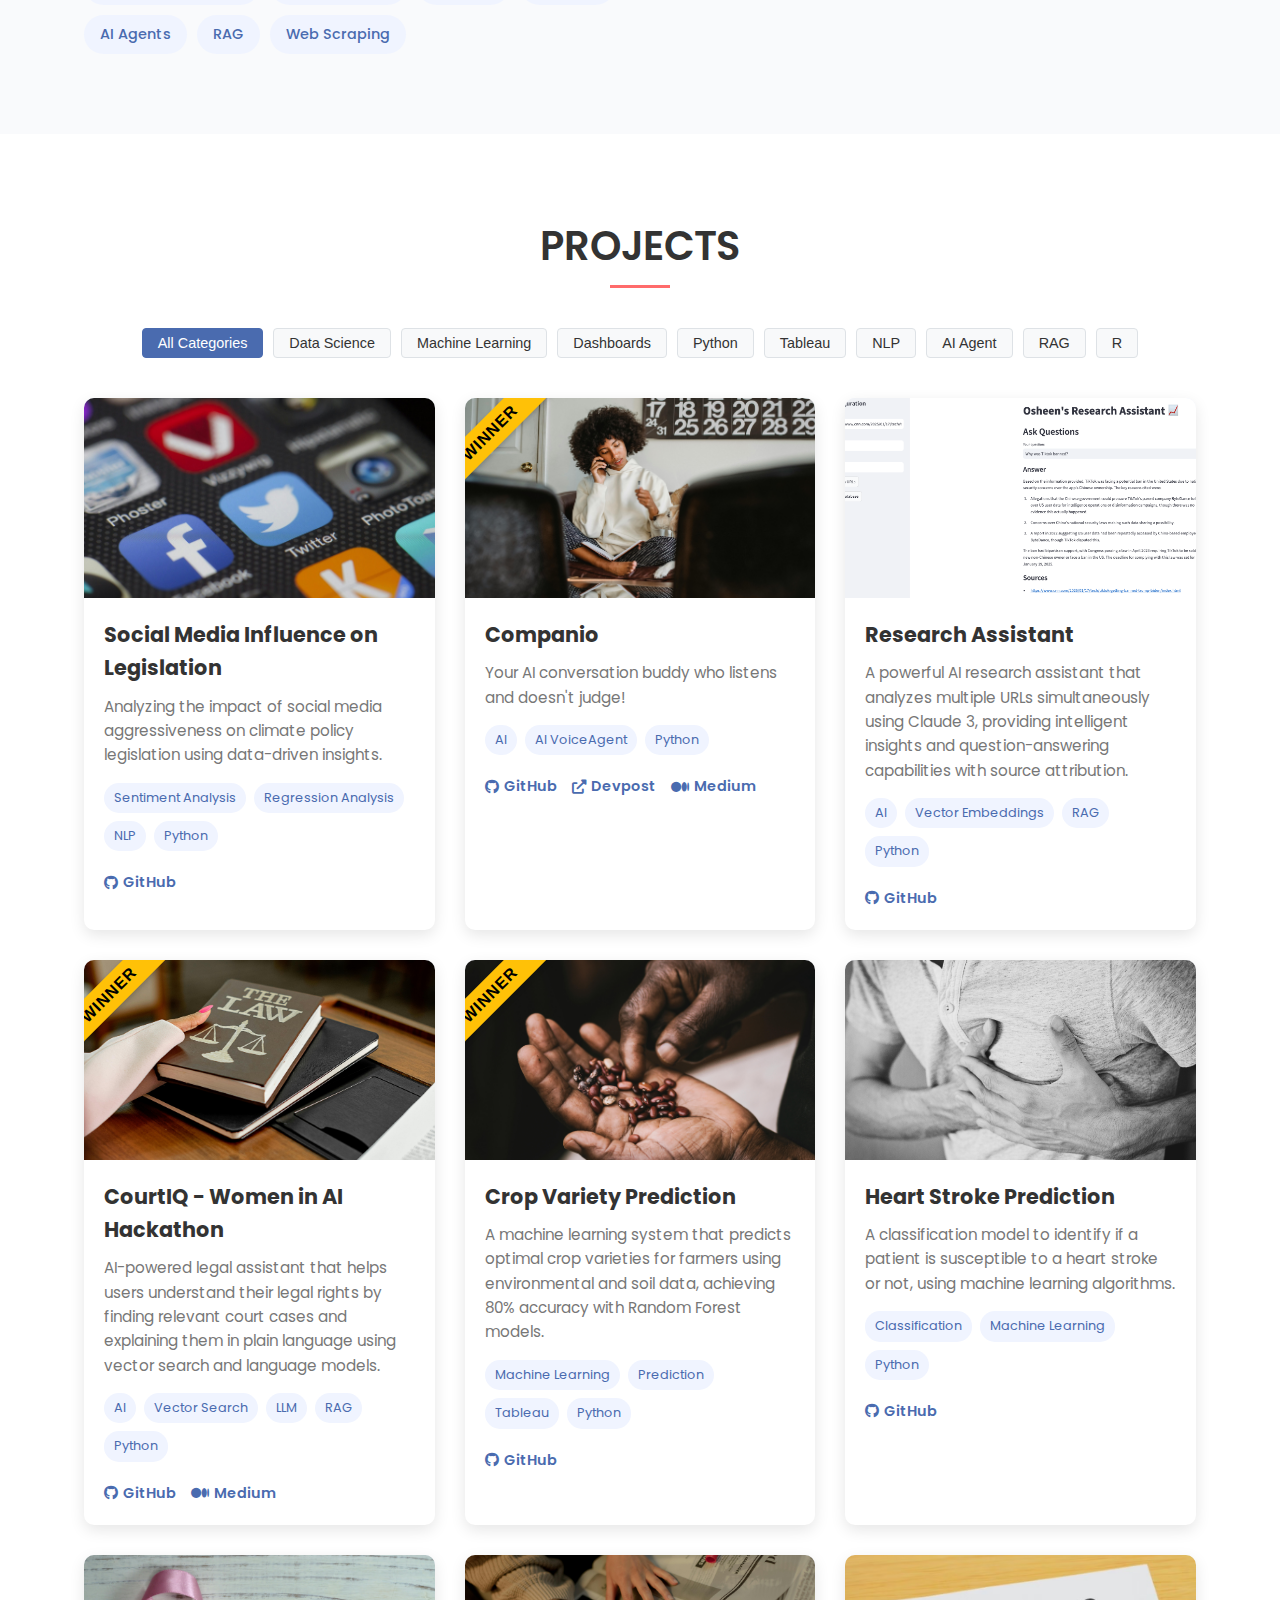
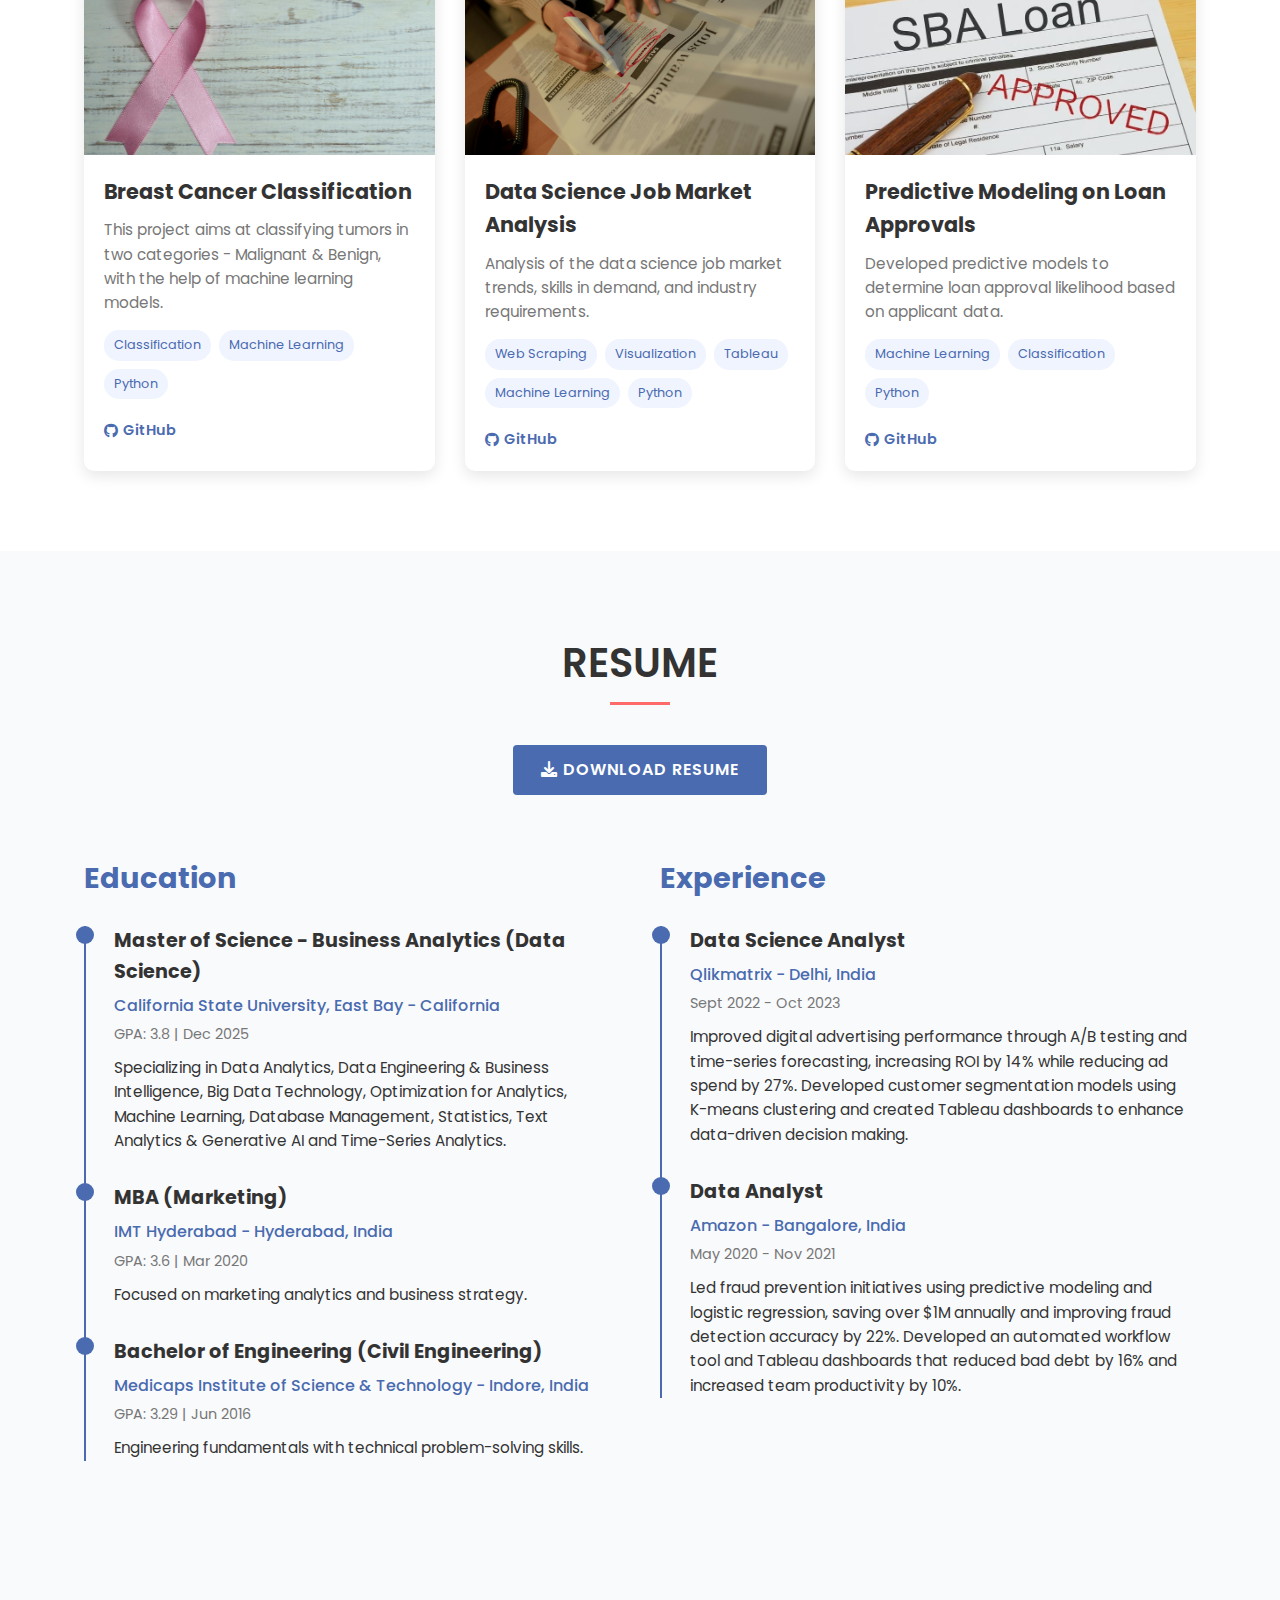
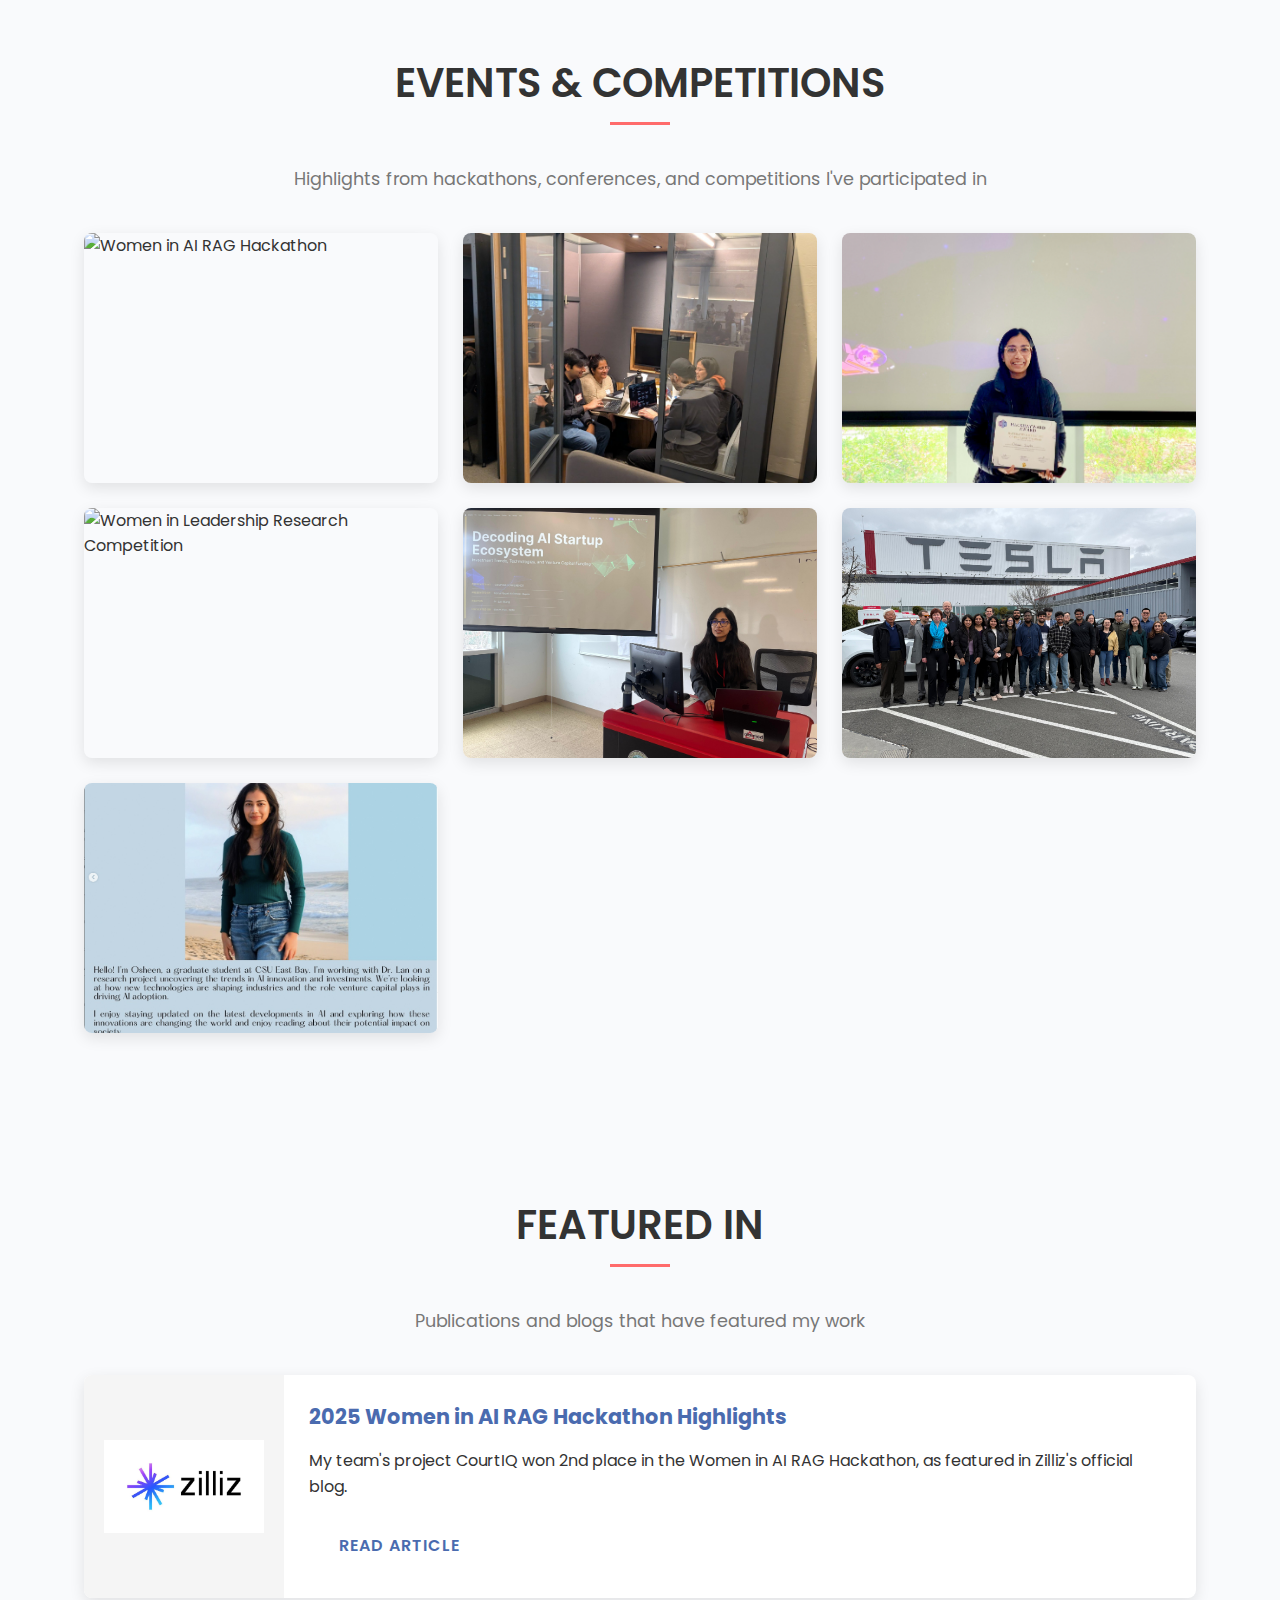
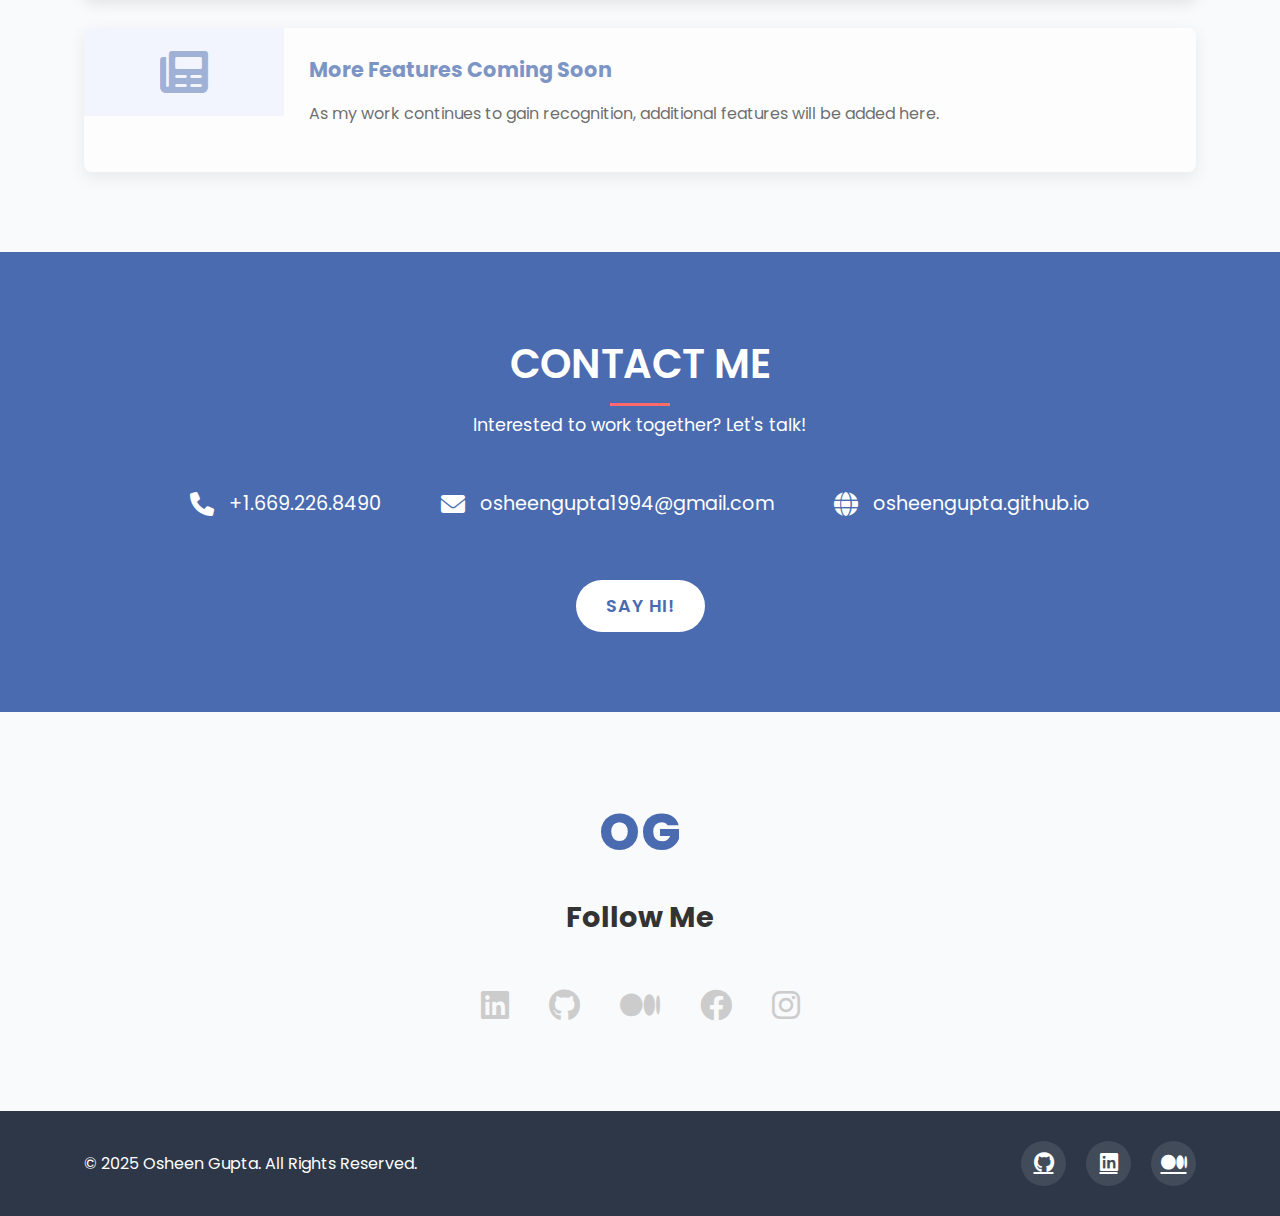
==== commit 07d37418: "Update contact information with correct email and website URL" ====
--- a/index.html
+++ b/index.html
@@ -4,6 +4,7 @@
     <meta charset="UTF-8">
     <meta name="viewport" content="width=device-width, initial-scale=1.0">
     <title>Osheen Gupta | Portfolio</title>
+    <link rel="icon" href="favicon.svg" type="image/svg+xml">
     <link rel="stylesheet" href="styles.css">
     <link rel="stylesheet" href="https://cdnjs.cloudflare.com/ajax/libs/font-awesome/6.0.0/css/all.min.css">
     <link href="https://fonts.googleapis.com/css2?family=Poppins:wght@300;400;500;600;700&display=swap" rel="stylesheet">
@@ -247,15 +248,15 @@
                         </div>
                         <div class="contact-item">
                             <i class="fas fa-envelope"></i>
-                            <p>hello@osheengupta.com</p>
+                            <p>osheengupta1994@gmail.com</p>
                         </div>
                         <div class="contact-item">
                             <i class="fas fa-globe"></i>
-                            <p>osheengupta.com</p>
+                            <p>osheengupta.github.io</p>
                         </div>
                     </div>
                     <div class="contact-button">
-                        <a href="mailto:hello@osheengupta.com" class="btn primary-btn">Say Hi!</a>
+                        <a href="mailto:osheengupta1994@gmail.com" class="btn primary-btn">Say Hi!</a>
                     </div>
                 </div>
             </div>
--- a/styles.css
+++ b/styles.css
@@ -207,12 +207,14 @@
 /* Navigation Dropdown */
 .dropdown {
     position: relative;
+    display: inline-block;
 }
 
 .dropdown-toggle {
     display: flex;
     align-items: center;
     gap: 5px;
+    cursor: pointer;
 }
 
 .dropdown-toggle i {
@@ -238,6 +240,8 @@
     transform: translateY(10px);
     transition: all 0.3s ease;
     z-index: 100;
+    list-style-type: none;
+    margin: 0;
 }
 
 .dropdown:hover .dropdown-menu {
@@ -249,6 +253,7 @@
 .dropdown-menu li {
     display: block;
     margin: 0;
+    padding: 0;
 }
 
 .dropdown-menu a {
@@ -257,6 +262,7 @@
     color: var(--text-color);
     font-size: 0.9rem;
     transition: all 0.2s ease;
+    text-decoration: none;
 }
 
 .dropdown-menu a:hover {
@@ -275,6 +281,10 @@
         padding: 0;
         overflow: hidden;
         transform: none;
+        width: 100%;
+        margin: 0;
+        border-radius: 0;
+        list-style-type: none;
     }
     
     .dropdown.active .dropdown-menu {
@@ -284,7 +294,13 @@
     }
     
     .dropdown-menu a {
-        padding: 8px 20px;
+        padding: 10px 20px;
+        color: var(--primary-color);
+    }
+    
+    .dropdown-menu li {
+        margin: 0;
+        padding: 0;
     }
 }
 
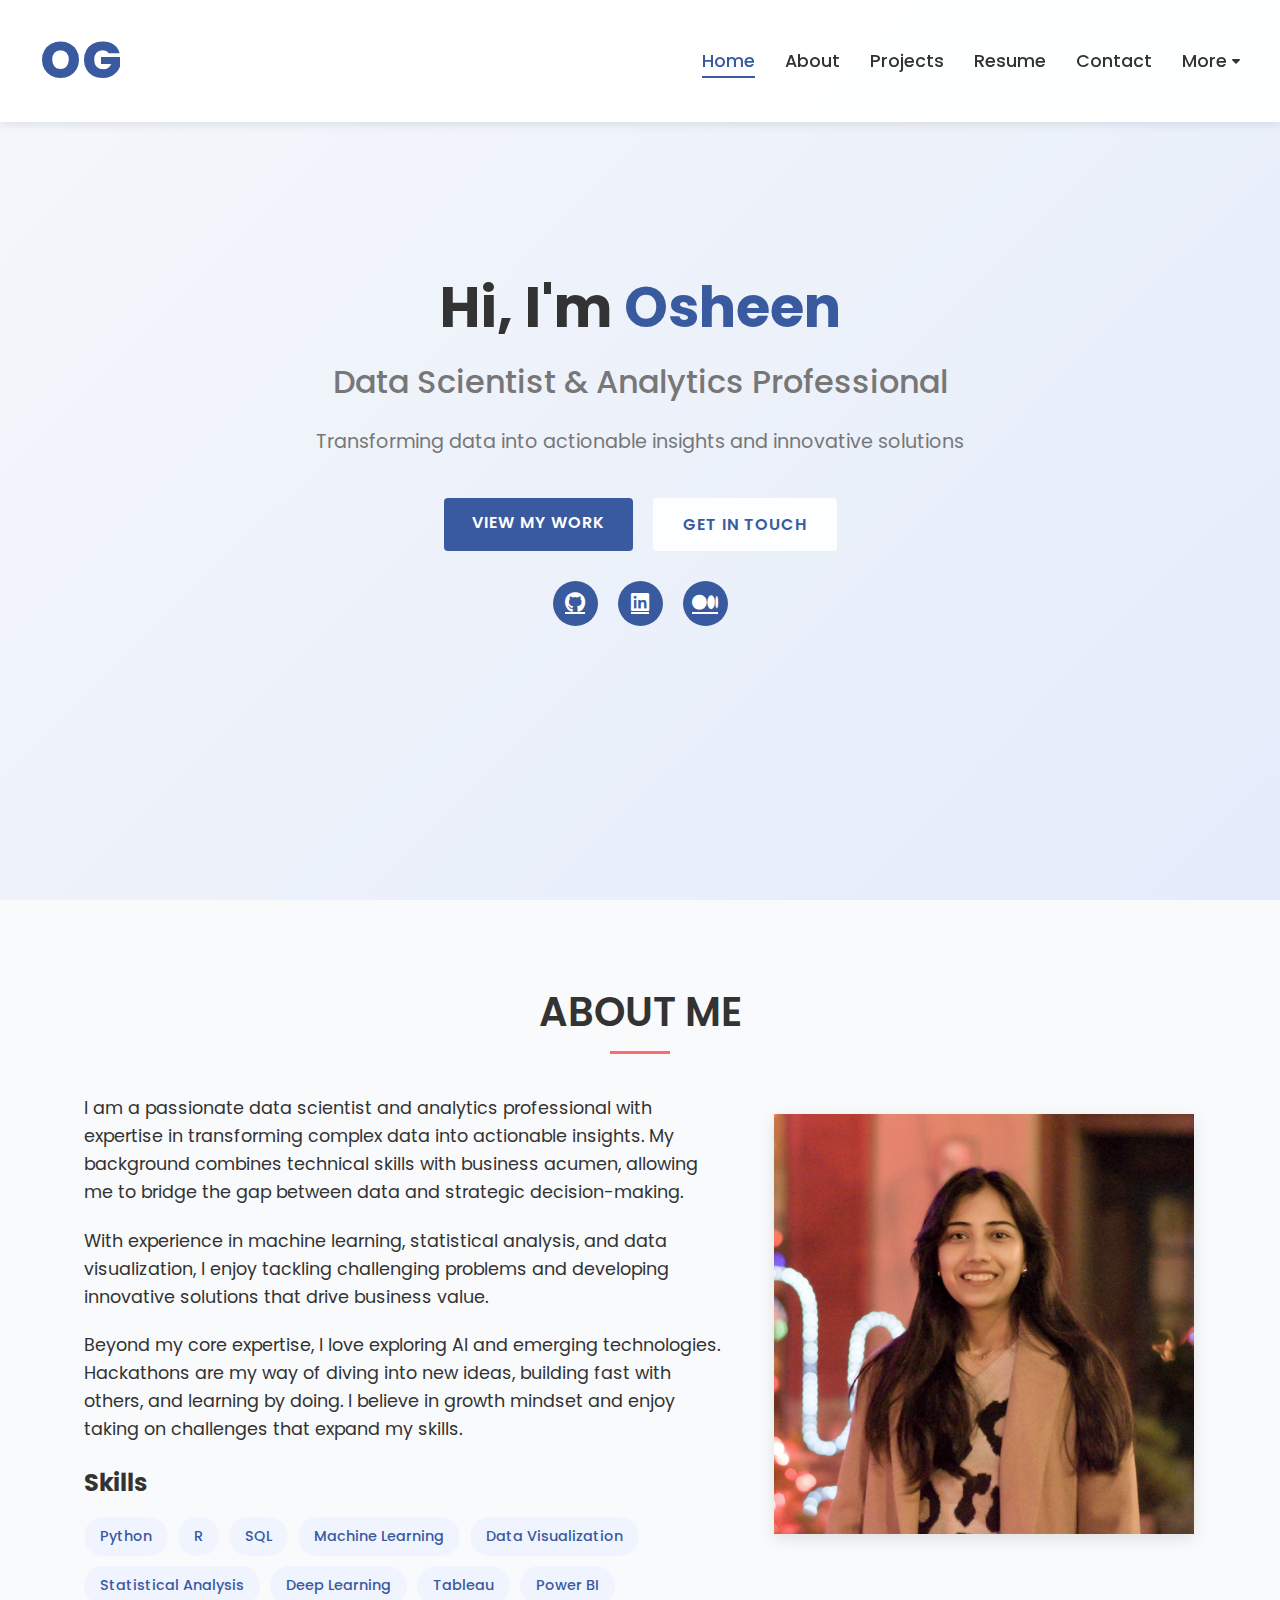
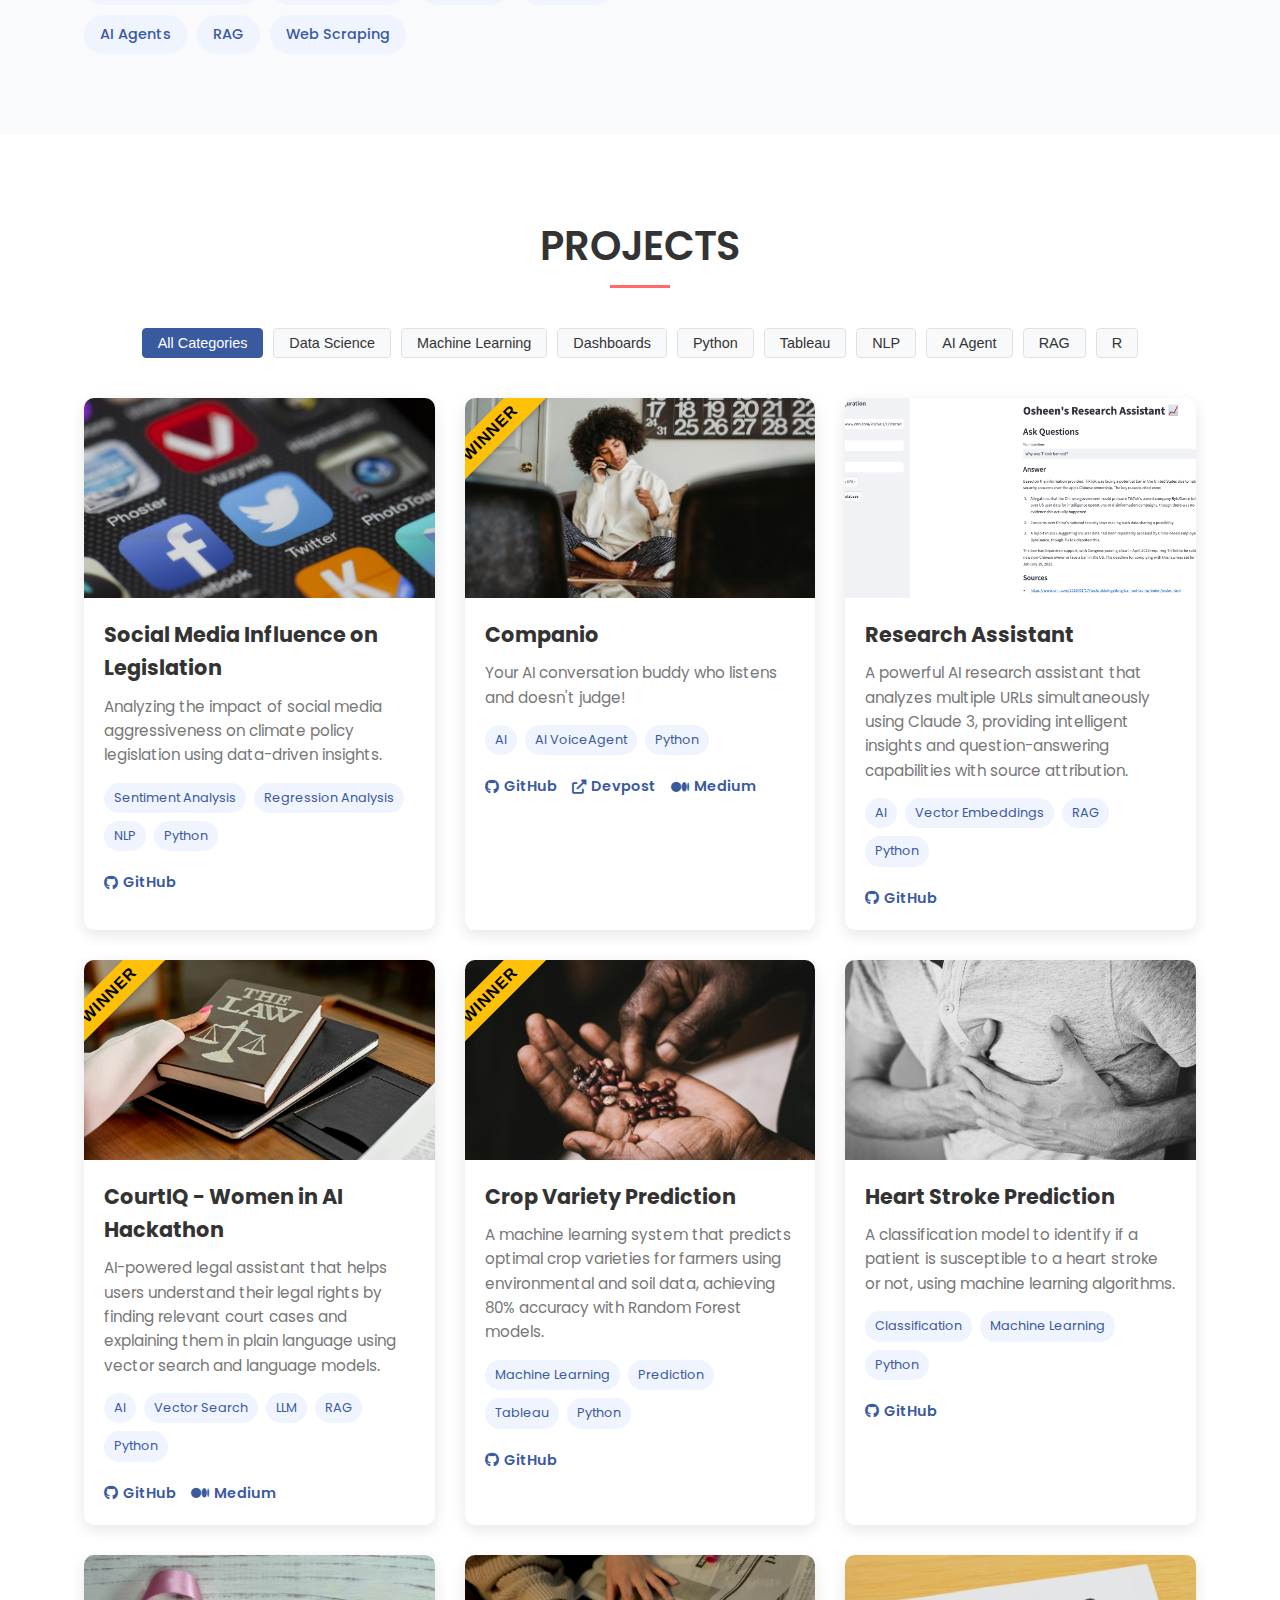
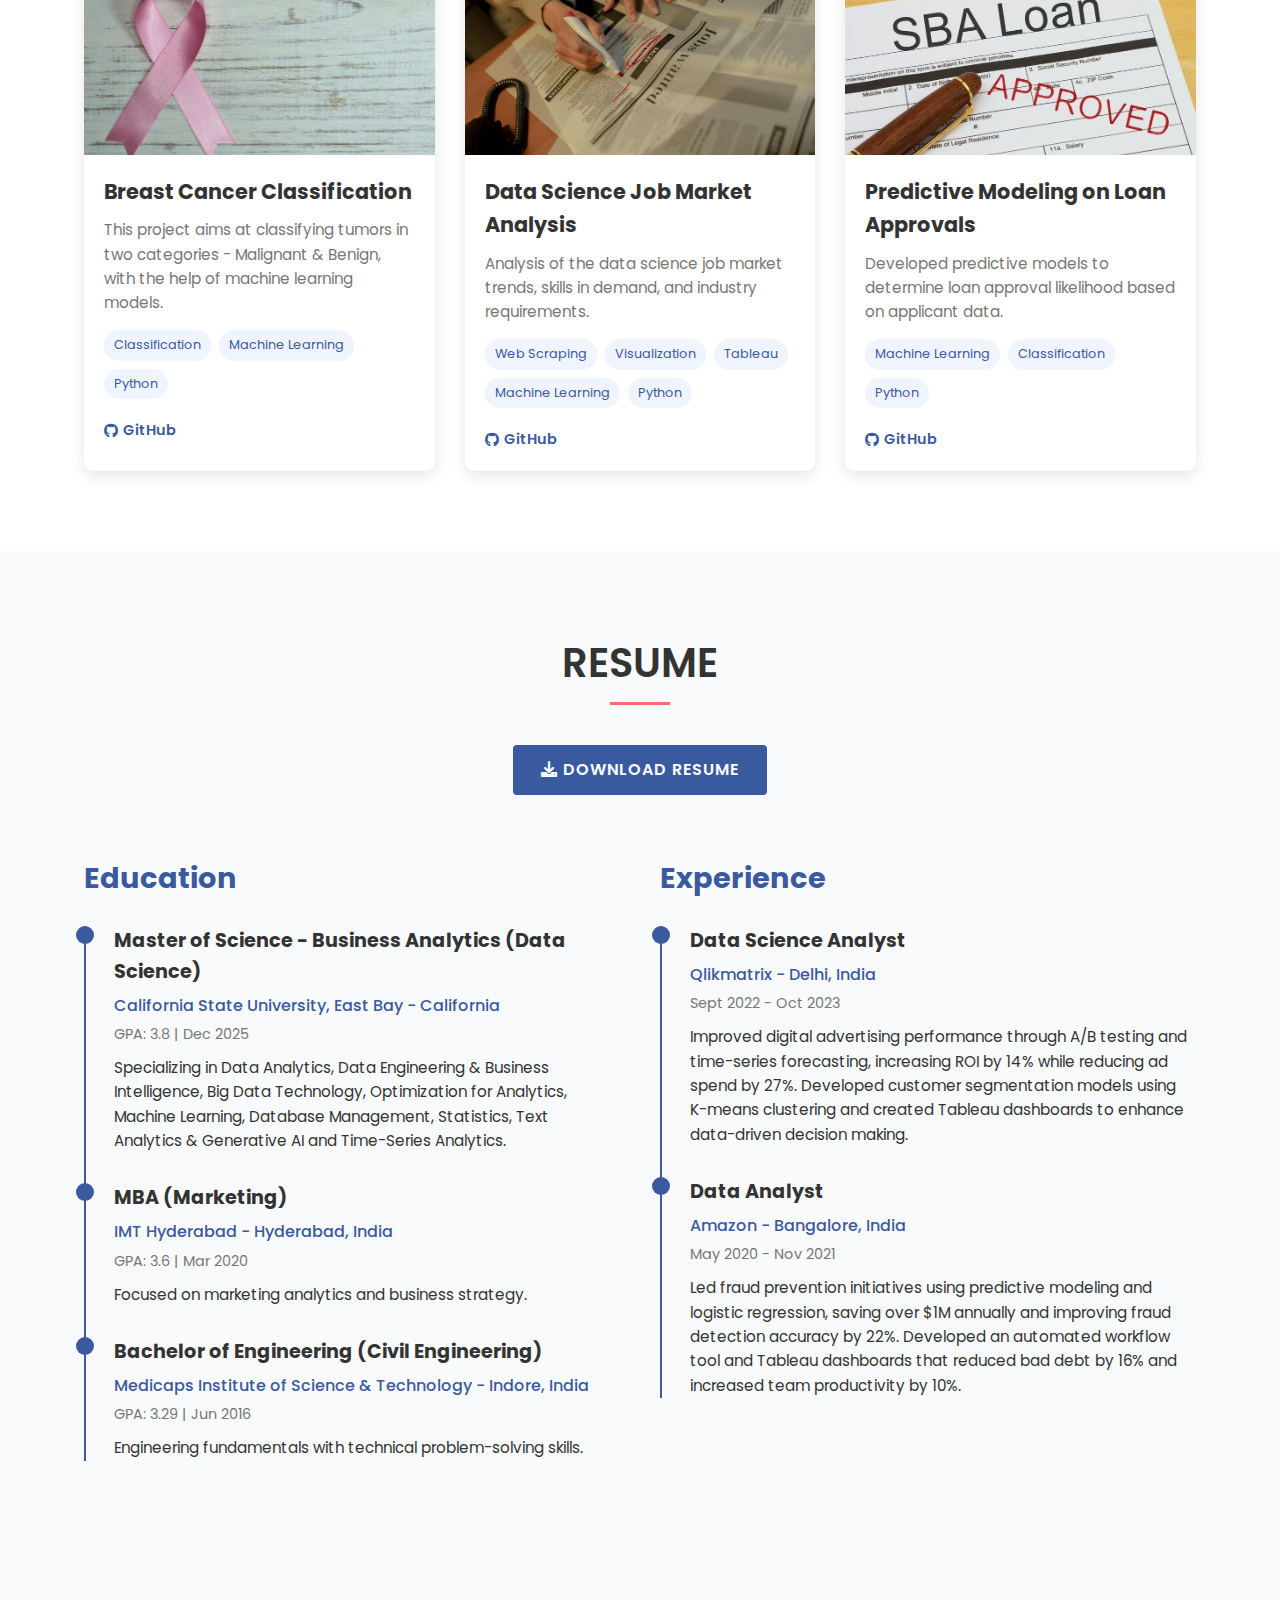
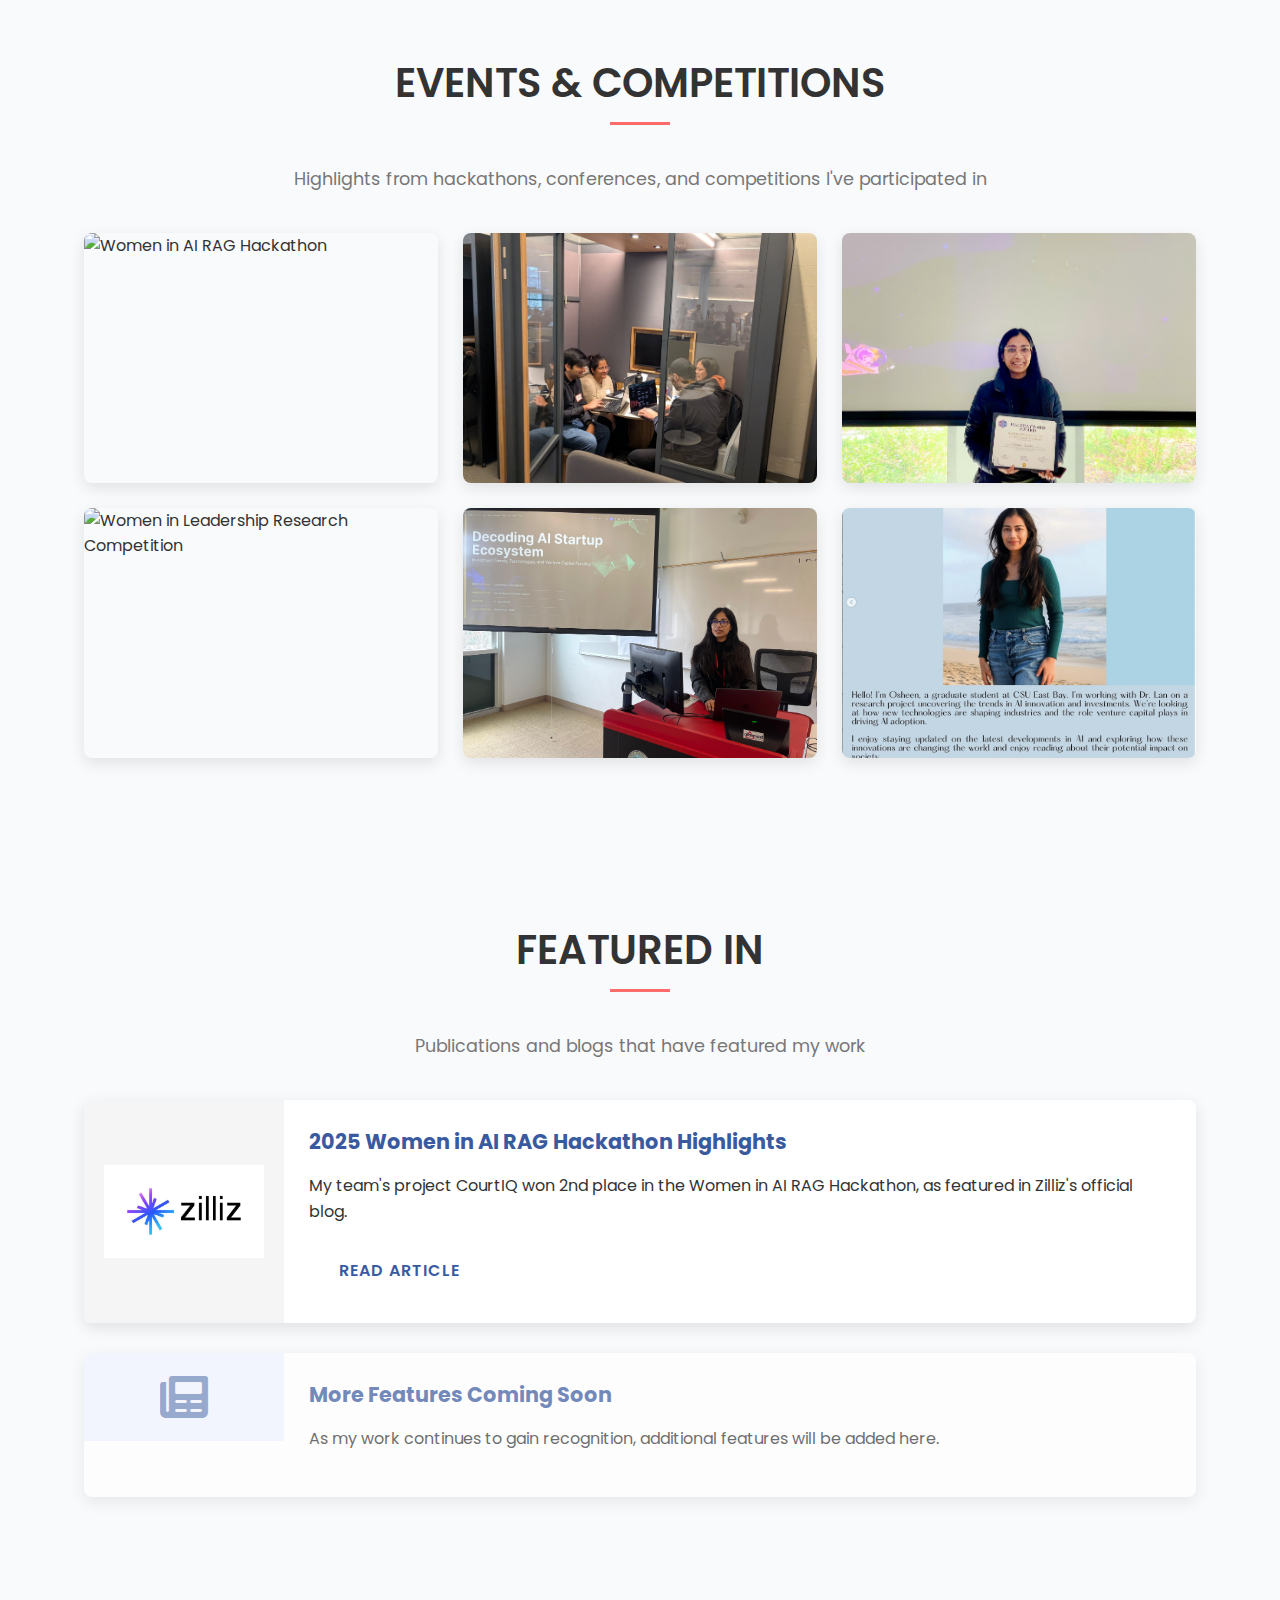
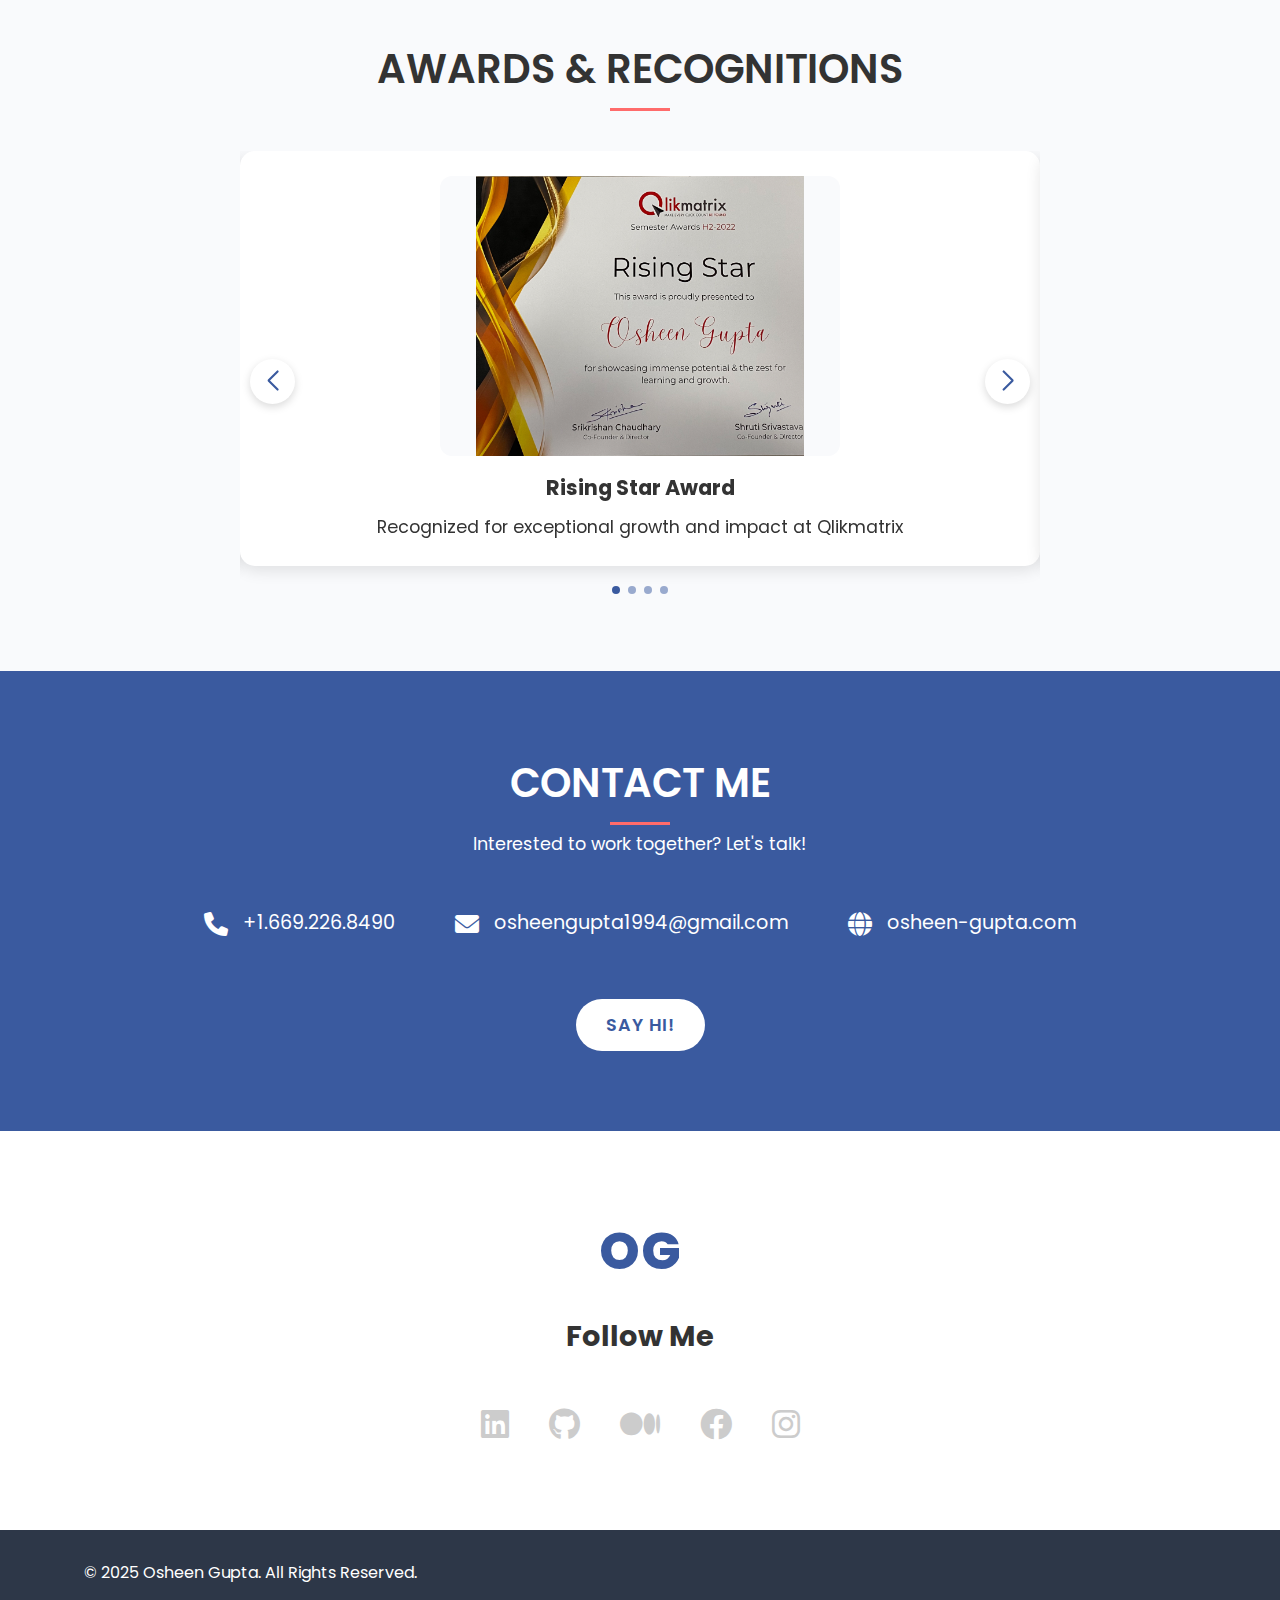
==== commit e2f8b7cf: "Added awards carousel with improved styling and autoplay functionality" ====
--- a/index.html
+++ b/index.html
@@ -1,12 +1,23 @@
 <!DOCTYPE html>
 <html lang="en">
 <head>
+    <!-- GitHub Pages rebuild trigger -->
     <meta charset="UTF-8">
     <meta name="viewport" content="width=device-width, initial-scale=1.0">
     <title>Osheen Gupta | Portfolio</title>
+    <!-- Google tag (gtag.js) -->
+    <script async src="https://www.googletagmanager.com/gtag/js?id=G-3MJVJ6FM5R"></script>
+    <script>
+      window.dataLayer = window.dataLayer || [];
+      function gtag(){dataLayer.push(arguments);}
+      gtag('js', new Date());
+
+      gtag('config', 'G-3MJVJ6FM5R');
+    </script>
     <link rel="icon" href="favicon.svg" type="image/svg+xml">
     <link rel="stylesheet" href="styles.css">
     <link rel="stylesheet" href="https://cdnjs.cloudflare.com/ajax/libs/font-awesome/6.0.0/css/all.min.css">
+    <link rel="stylesheet" href="https://unpkg.com/swiper@8/swiper-bundle.min.css" />
     <link href="https://fonts.googleapis.com/css2?family=Poppins:wght@300;400;500;600;700&display=swap" rel="stylesheet">
 </head>
 <body>
@@ -32,6 +43,7 @@
                         <li><a href="blogs.html">Blogs</a></li>
                         <li><a href="#events-gallery">Events</a></li>
                         <li><a href="#featured-in">News Featured</a></li>
+                        <li><a href="#awards">Awards</a></li>
                     </ul>
                 </li>
             </ul>
@@ -105,7 +117,7 @@
                     <button class="filter-btn" data-filter="python">Python</button>
                     <button class="filter-btn" data-filter="tableau">Tableau</button>
                     <button class="filter-btn" data-filter="nlp">NLP</button>
-                    <button class="filter-btn" data-filter="ai agent">AI Agent</button>
+                    <button class="filter-btn" data-filter="ai-agent">AI Agent</button>
                     <button class="filter-btn" data-filter="rag">RAG</button>
                     <button class="filter-btn" data-filter="r">R</button>
                 </div>
@@ -183,13 +195,6 @@
                         <div class="gallery-caption">
                             <h3>37th Annual CSUPOM Conference</h3>
                             <p>Presented my research in the Consortium of Supply Chain & Operations Management conference. <a href="https://www.canva.com/design/DAGjEoemaBc/eg82KnixeHR4jEzy6xAFCQ/edit?utm_content=DAGjEoemaBc&utm_campaign=designshare&utm_medium=link2&utm_source=sharebutton" target="_blank" class="gallery-link">View Presentation</a></p>
-                        </div>
-                    </div>
-                    <div class="gallery-item">
-                        <img src="images/event6.jpeg" alt="Tesla Factory Tour">
-                        <div class="gallery-caption">
-                            <h3>Tesla Factory Tour</h3>
-                            <p>Exploring advanced manufacturing and data-driven operations at Tesla</p>
                         </div>
                     </div>
                     <div class="gallery-item">
@@ -235,10 +240,68 @@
             </div>
         </section>
 
+        <!-- Awards & Recognitions Section -->
+        <section id="awards" class="awards">
+            <div class="container">
+                <h2 class="section-title">Awards & Recognitions</h2>
+                <div class="swiper awards-swiper">
+                    <div class="swiper-wrapper">
+                        <div class="swiper-slide">
+                            <div class="award-item">
+                                <div class="award-image">
+                                    <img src="images/rising-star.jpg" alt="Rising Star Award" />
+                                </div>
+                                <div class="award-content">
+                                    <h3>Rising Star Award</h3>
+                                    <p>Recognized for exceptional growth and impact at Qlikmatrix</p>
+                                </div>
+                            </div>
+                        </div>
+                        <div class="swiper-slide">
+                            <div class="award-item">
+                                <div class="award-image">
+                                    <img src="images/rockstar.jpeg" alt="Rockstar Rookie" />
+                                </div>
+                                <div class="award-content">
+                                    <h3>Rockstar Rookie</h3>
+                                    <p>Awarded for outstanding performance as a new team member at Qlikmatrix</p>
+                                </div>
+                            </div>
+                        </div>
+                        <div class="swiper-slide">
+                            <div class="award-item">
+                                <div class="award-image">
+                                    <img src="images/stellar-team.jpg" alt="Stellar Team Award" />
+                                </div>
+                                <div class="award-content">
+                                    <h3>Stellar Team Award</h3>
+                                    <p>Recognized for exceptional teamwork and collaboration at Qlikmatrix</p>
+                                </div>
+                            </div>
+                        </div>
+                        <div class="swiper-slide">
+                            <div class="award-item">
+                                <div class="award-image">
+                                    <img src="images/spot-award.jpg" alt="Spot Award" />
+                                </div>
+                                <div class="award-content">
+                                    <h3>Spot Award</h3>
+                                    <p>Awarded for outstanding performance and going above and beyond at Qlikmatrix</p>
+                                </div>
+                            </div>
+                        </div>
+                    </div>
+                    <div class="swiper-button-prev"></div>
+                    <div class="swiper-button-next"></div>
+                    <div class="swiper-pagination"></div>
+                </div>
+            </div>
+        </section>
+
         <!-- Contact Section -->
         <section id="contact" class="contact">
             <div class="container">
-                <h2 class="section-title">Contact Me</h2>
+                <h2 class="section-title">CONTACT ME</h2>
                 <p class="contact-subtitle">Interested to work together? Let's talk!</p>
                 <div class="contact-content">
                     <div class="contact-info-simple">
@@ -252,11 +315,11 @@
                         </div>
                         <div class="contact-item">
                             <i class="fas fa-globe"></i>
-                            <p>osheengupta.github.io</p>
+                            <p>osheen-gupta.com</p>
                         </div>
                     </div>
                     <div class="contact-button">
-                        <a href="mailto:osheengupta1994@gmail.com" class="btn primary-btn">Say Hi!</a>
+                        <a href="mailto:osheengupta1994@gmail.com" class="btn">Say Hi!</a>
                     </div>
                 </div>
             </div>
@@ -284,16 +347,17 @@
         <div class="container">
             <div class="footer-content">
                 <p>&copy; 2025 Osheen Gupta. All Rights Reserved.</p>
-                <div class="social-links">
+                <!-- <div class="social-links">
                     <a href="https://github.com/osheengupta" target="_blank" aria-label="GitHub"><i class="fab fa-github"></i></a>
                     <a href="https://www.linkedin.com/in/osheengupta/" target="_blank" aria-label="LinkedIn"><i class="fab fa-linkedin"></i></a>
-                    <a href="https://medium.com/@osheengupta1994" target="_blank" aria-label="Medium"><i class="fab fa-medium"></i></a>
+                    <a href="https://medium.com/@osheengupta1994" target="_blank" aria-label="Medium"><i class="fab fa-medium"></i></a> -->
                 </div>
             </div>
         </div>
     </footer>
 
-    <script src="scripts.js"></script>
+    <script src="https://unpkg.com/swiper@8/swiper-bundle.min.js"></script>
+    <script src="script.js"></script>
     <script src="projects.js?v=1"></script>
     <script src="resume.js"></script>
 </body>
--- a/styles.css
+++ b/styles.css
@@ -1,6 +1,6 @@
 /* Base Styles */
 :root {
-    --primary-color: #4a6baf;
+    --primary-color: #3a5a9f;
     --secondary-color: #f0f4ff;
     --accent-color: #ff6b6b;
     --text-color: #333;
@@ -899,27 +899,27 @@
 .follow-social-links a[aria-label="Instagram"]:hover {
     color: #e1306c;
 }
-
 /* Contact Section */
-.contact {
-    background-color: var(--primary-color);
-    color: white;
+#contact {
+    background: #3a5a9f !important;
     padding: 80px 0;
     text-align: center;
-}
-
-.contact .section-title {
+    color: white;
+}
+
+#contact .section-title {
     color: white;
     margin-bottom: 15px;
-}
-
-.contact-subtitle {
+    text-transform: uppercase;
+}
+
+#contact .contact-subtitle {
     font-size: 1.1rem;
     margin-bottom: 50px;
     color: white;
 }
 
-.contact-content {
+#contact .contact-content {
     display: flex;
     flex-direction: column;
     align-items: center;
@@ -927,7 +927,7 @@
     gap: 40px;
 }
 
-.contact-info-simple {
+#contact .contact-info-simple {
     display: flex;
     justify-content: center;
     flex-wrap: wrap;
@@ -935,35 +935,37 @@
     margin-bottom: 20px;
 }
 
-.contact-item {
+#contact .contact-item {
     display: flex;
     flex-direction: row;
     align-items: center;
     gap: 15px;
 }
 
-.contact-item i {
+#contact .contact-item i {
     font-size: 1.5rem;
     color: white;
 }
 
-.contact-item p {
+#contact .contact-item p {
     color: white;
     font-size: 1.2rem;
     margin: 0;
 }
 
-.contact-button .btn {
+#contact .contact-button .btn {
     background-color: white;
-    color: var(--primary-color);
+    color: #3a5a9f;
     border: none;
     padding: 12px 30px;
     font-size: 1.1rem;
     border-radius: 30px;
     transition: all 0.3s ease;
-}
-
-.contact-button .btn:hover {
+    text-transform: uppercase;
+    font-weight: 600;
+}
+
+#contact .contact-button .btn:hover {
     background-color: #f8f8f8;
     transform: translateY(-3px);
     box-shadow: 0 5px 15px rgba(0, 0, 0, 0.1);
@@ -1191,3 +1193,174 @@
         grid-template-columns: 1fr;
     }
 }
+
+/* Awards Section */
+.awards {
+    padding: 60px 0;
+    background-color: var(--section-bg);
+    position: relative;
+}
+
+.awards-swiper {
+    max-width: 800px;
+    margin: 0 auto;
+    position: relative;
+    padding: 20px 60px;
+}
+
+.award-item {
+    display: flex;
+    flex-direction: column;
+    align-items: center;
+    gap: 15px;
+    padding: 25px;
+    background-color: white;
+    border-radius: 15px;
+    box-shadow: var(--shadow);
+    transition: transform 0.3s ease;
+}
+
+.award-image {
+    width: 400px;
+    height: 280px;
+    border-radius: 12px;
+    overflow: hidden;
+    background-color: var(--section-bg);
+    display: flex;
+    align-items: center;
+    justify-content: center;
+}
+
+.award-image img {
+    width: 100%;
+    height: 100%;
+    object-fit: contain;
+}
+
+.award-content {
+    text-align: center;
+    max-width: 100%;
+    padding: 0 10px;
+}
+
+.award-content h3 {
+    font-size: 1.3rem;
+    margin-bottom: 10px;
+    color: var(--text-color);
+}
+
+.award-content p {
+    font-size: 1.1rem;
+    color: var(--text-secondary);
+    line-height: 1.5;
+}
+
+/* Responsive styles */
+@media (max-width: 768px) {
+    .awards-swiper {
+        max-width: 600px;
+        padding: 20px 50px;
+    }
+
+    .award-image {
+        width: 320px;
+        height: 224px;
+    }
+
+    .award-item {
+        padding: 20px;
+    }
+}
+
+@media (max-width: 480px) {
+    .awards-swiper {
+        max-width: 100%;
+        padding: 15px 40px;
+    }
+
+    .award-image {
+        width: 280px;
+        height: 196px;
+    }
+
+    .award-item {
+        padding: 15px;
+    }
+
+    .award-content h3 {
+        font-size: 1.2rem;
+    }
+
+    .award-content p {
+        font-size: 1rem;
+    }
+}
+
+/* Swiper Navigation Styles */
+.awards-swiper .swiper-button-next,
+.awards-swiper .swiper-button-prev {
+    position: absolute;
+    top: 50%;
+    width: 45px;
+    height: 45px;
+    margin-top: -22.5px;
+    z-index: 10;
+    cursor: pointer;
+    display: flex;
+    align-items: center;
+    justify-content: center;
+    color: var(--primary-color);
+    background: white;
+    border-radius: 50%;
+    box-shadow: 0 3px 8px rgba(0,0,0,0.15);
+    transition: all 0.3s ease;
+}
+
+.awards-swiper .swiper-button-next {
+    right: 10px;
+}
+
+.awards-swiper .swiper-button-prev {
+    left: 10px;
+}
+
+.awards-swiper .swiper-button-next:hover,
+.awards-swiper .swiper-button-prev:hover {
+    background-color: var(--primary-color);
+    color: white;
+    box-shadow: 0 4px 12px rgba(0,0,0,0.15);
+}
+
+.awards-swiper .swiper-button-next:after,
+.awards-swiper .swiper-button-prev:after {
+    font-family: swiper-icons;
+    font-size: 20px;
+    font-weight: bold;
+}
+
+.awards-swiper .swiper-button-prev:after {
+    content: 'prev';
+}
+
+.awards-swiper .swiper-button-next:after {
+    content: 'next';
+}
+
+.awards-swiper .swiper-pagination {
+    position: relative;
+    margin-top: 20px;
+    bottom: 0;
+}
+
+.awards-swiper .swiper-pagination-bullet {
+    width: 8px;
+    height: 8px;
+    background-color: var(--primary-color);
+    opacity: 0.5;
+    margin: 0 4px;
+}
+
+.awards-swiper .swiper-pagination-bullet-active {
+    opacity: 1;
+    background-color: var(--primary-color);
+}
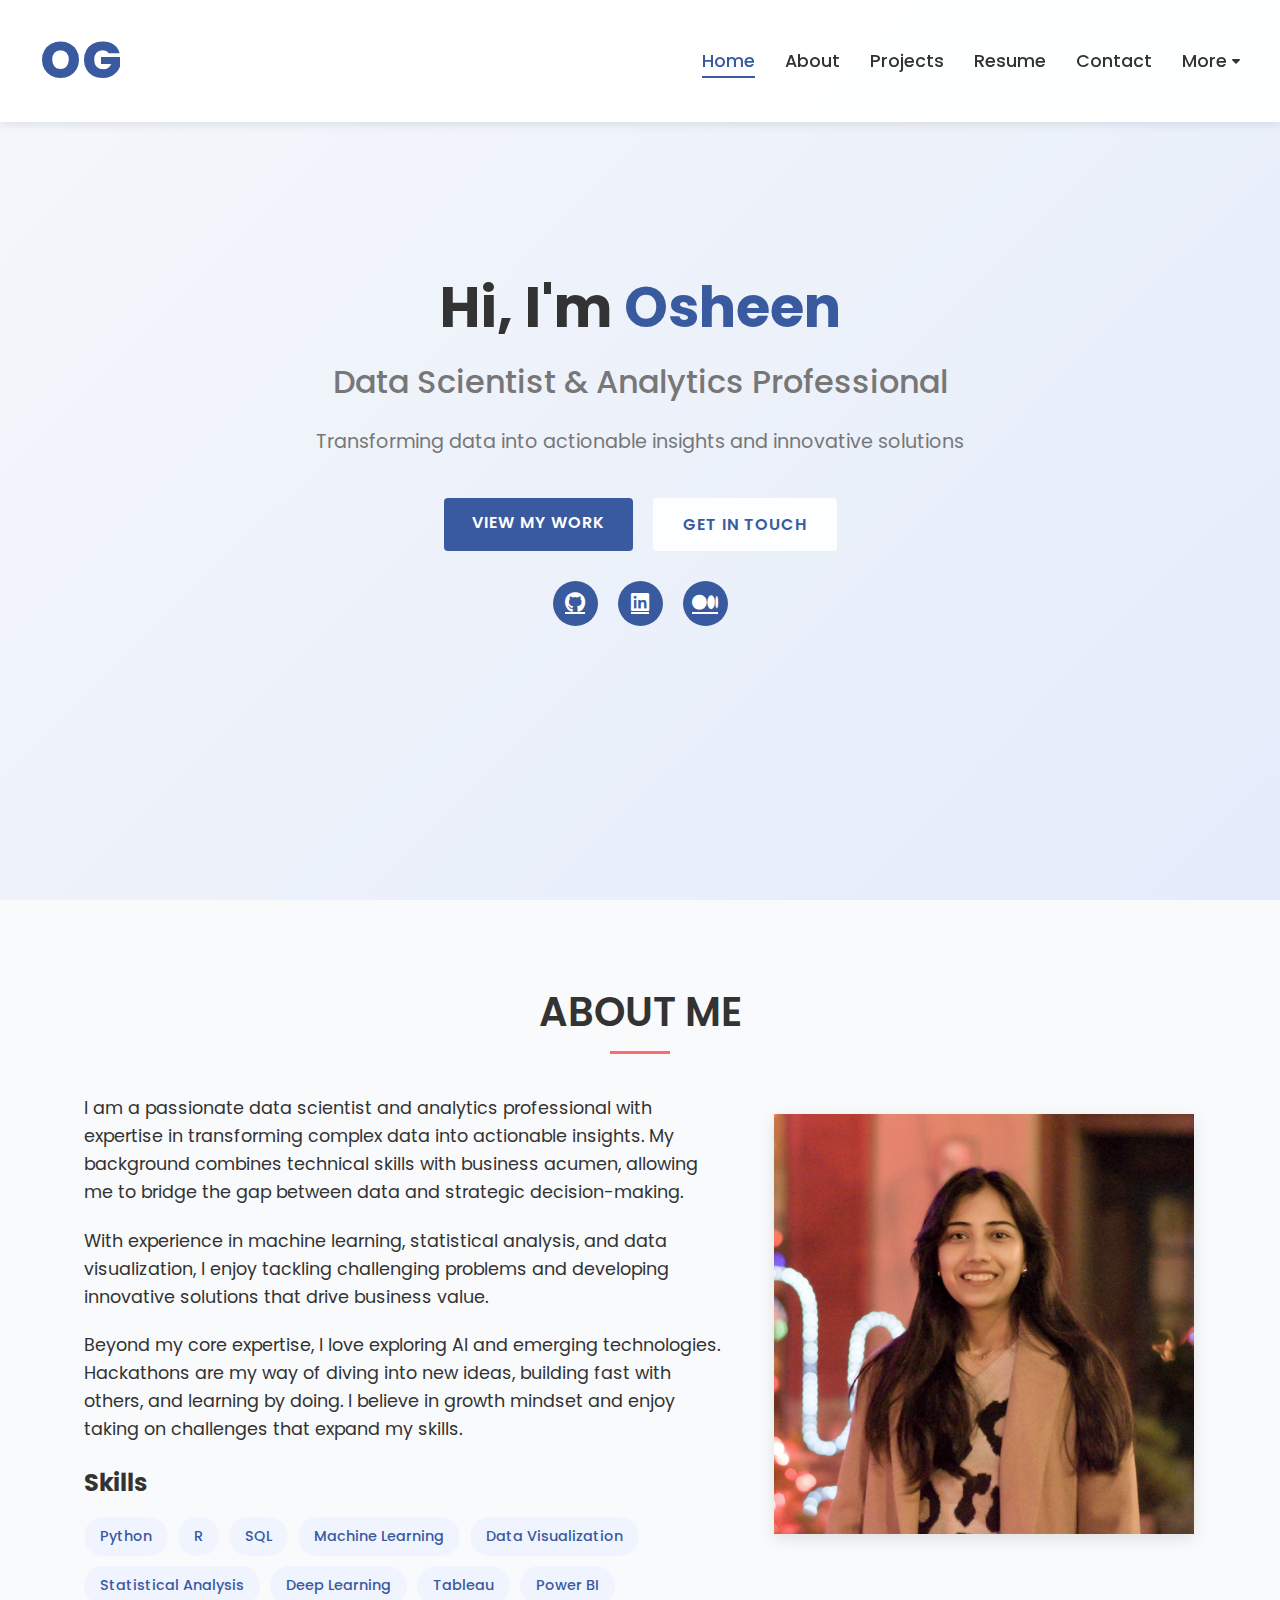
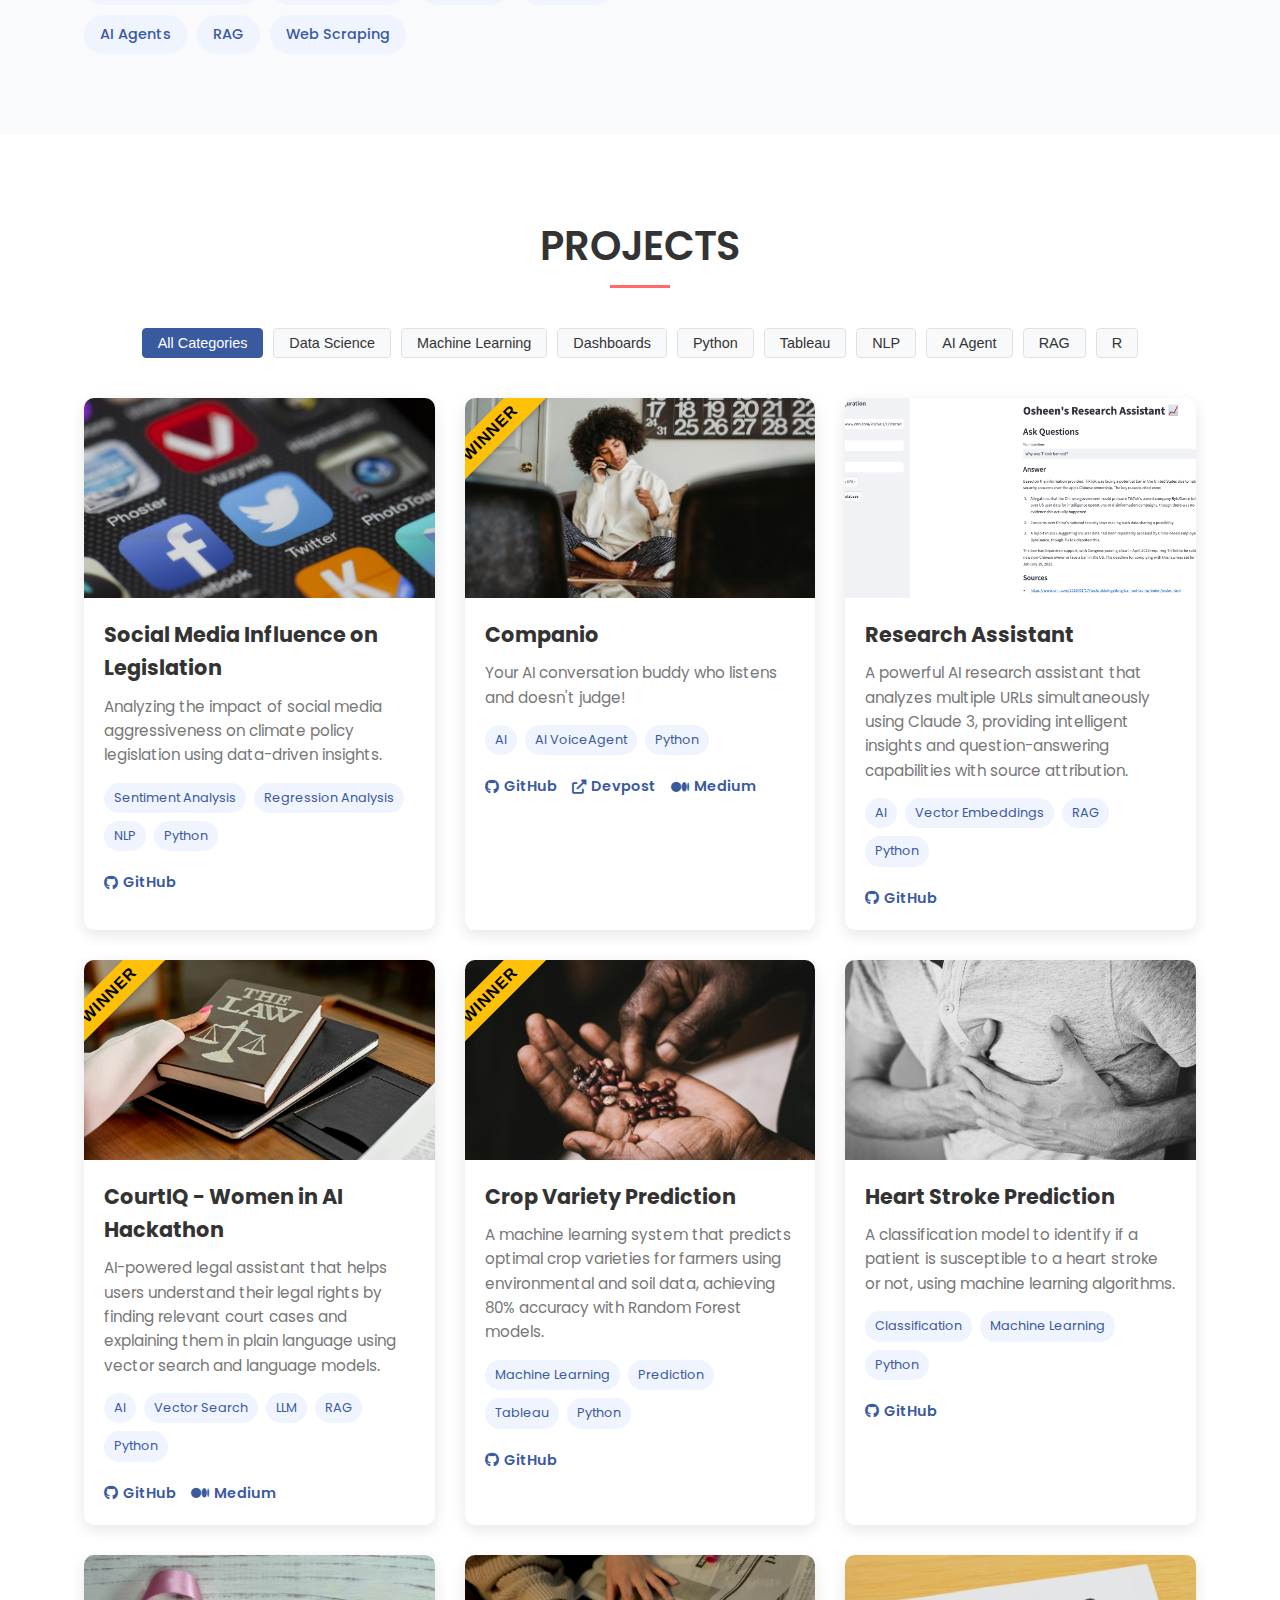
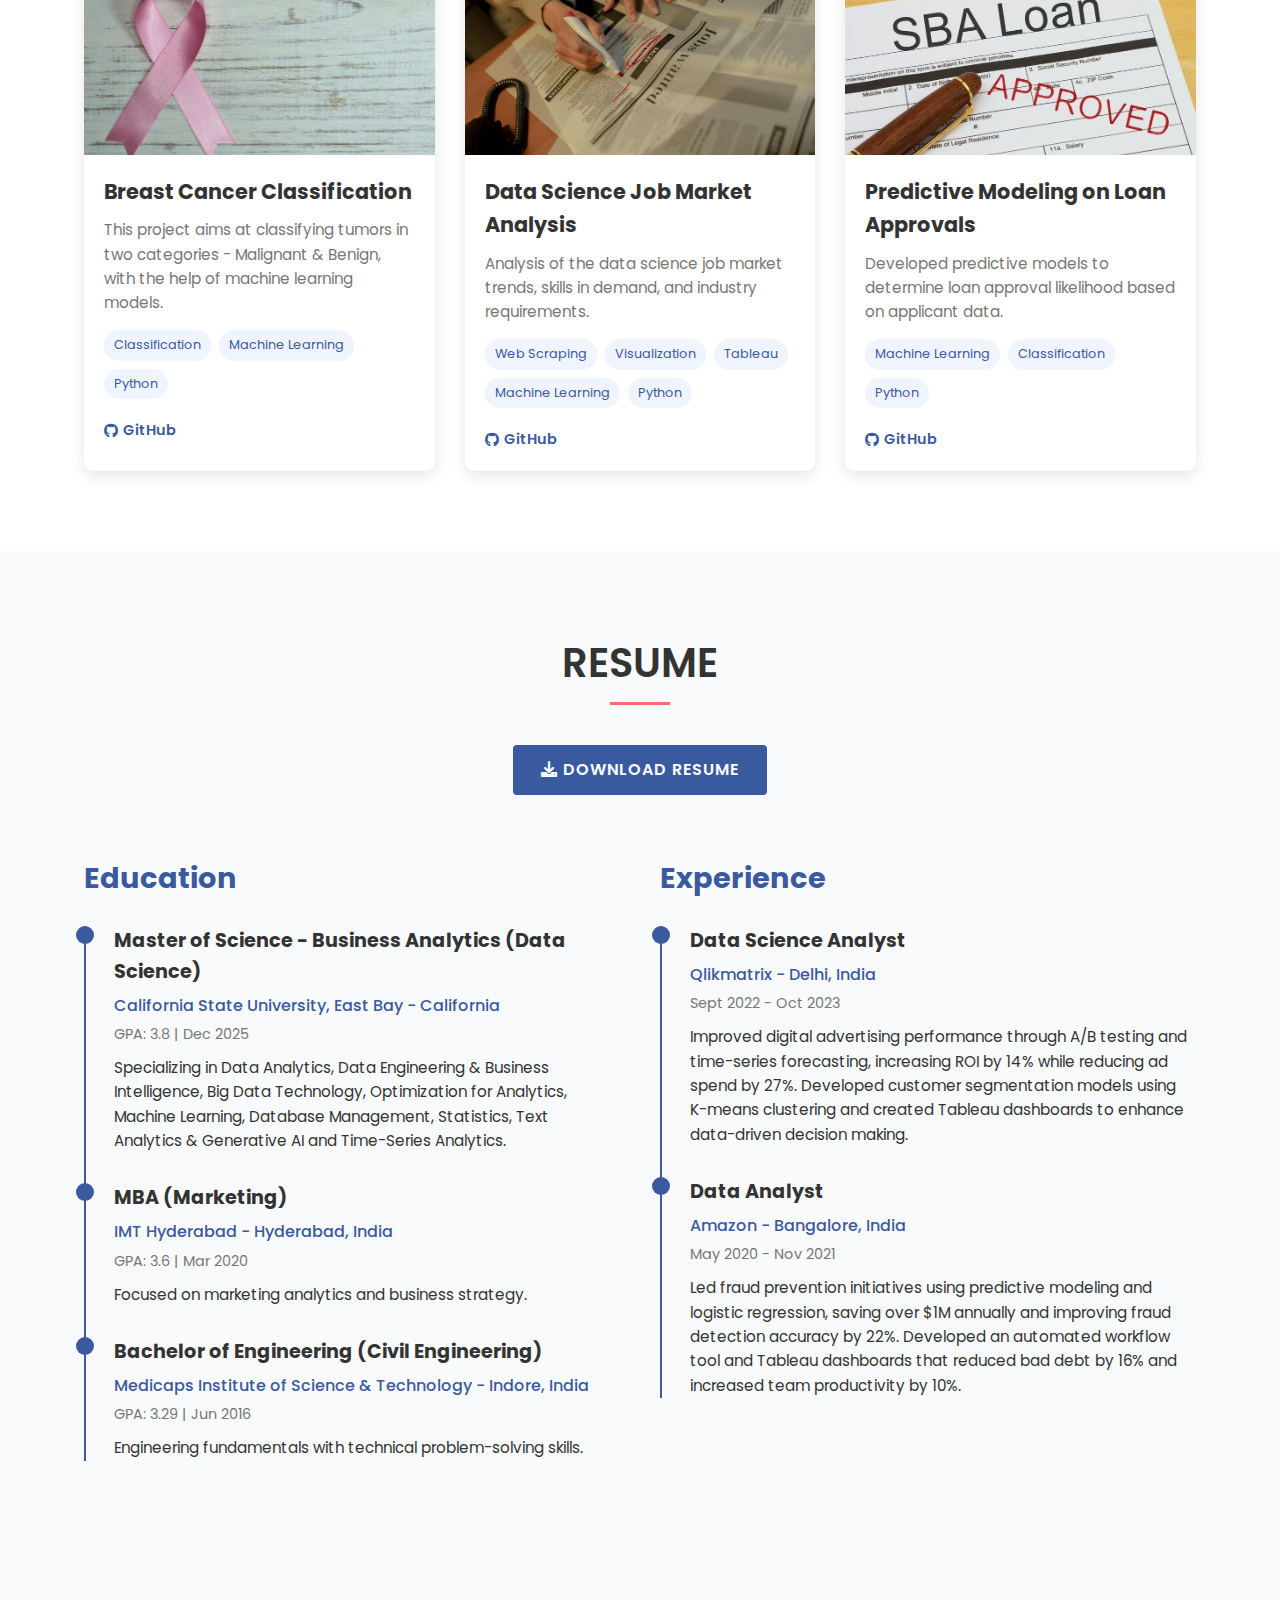
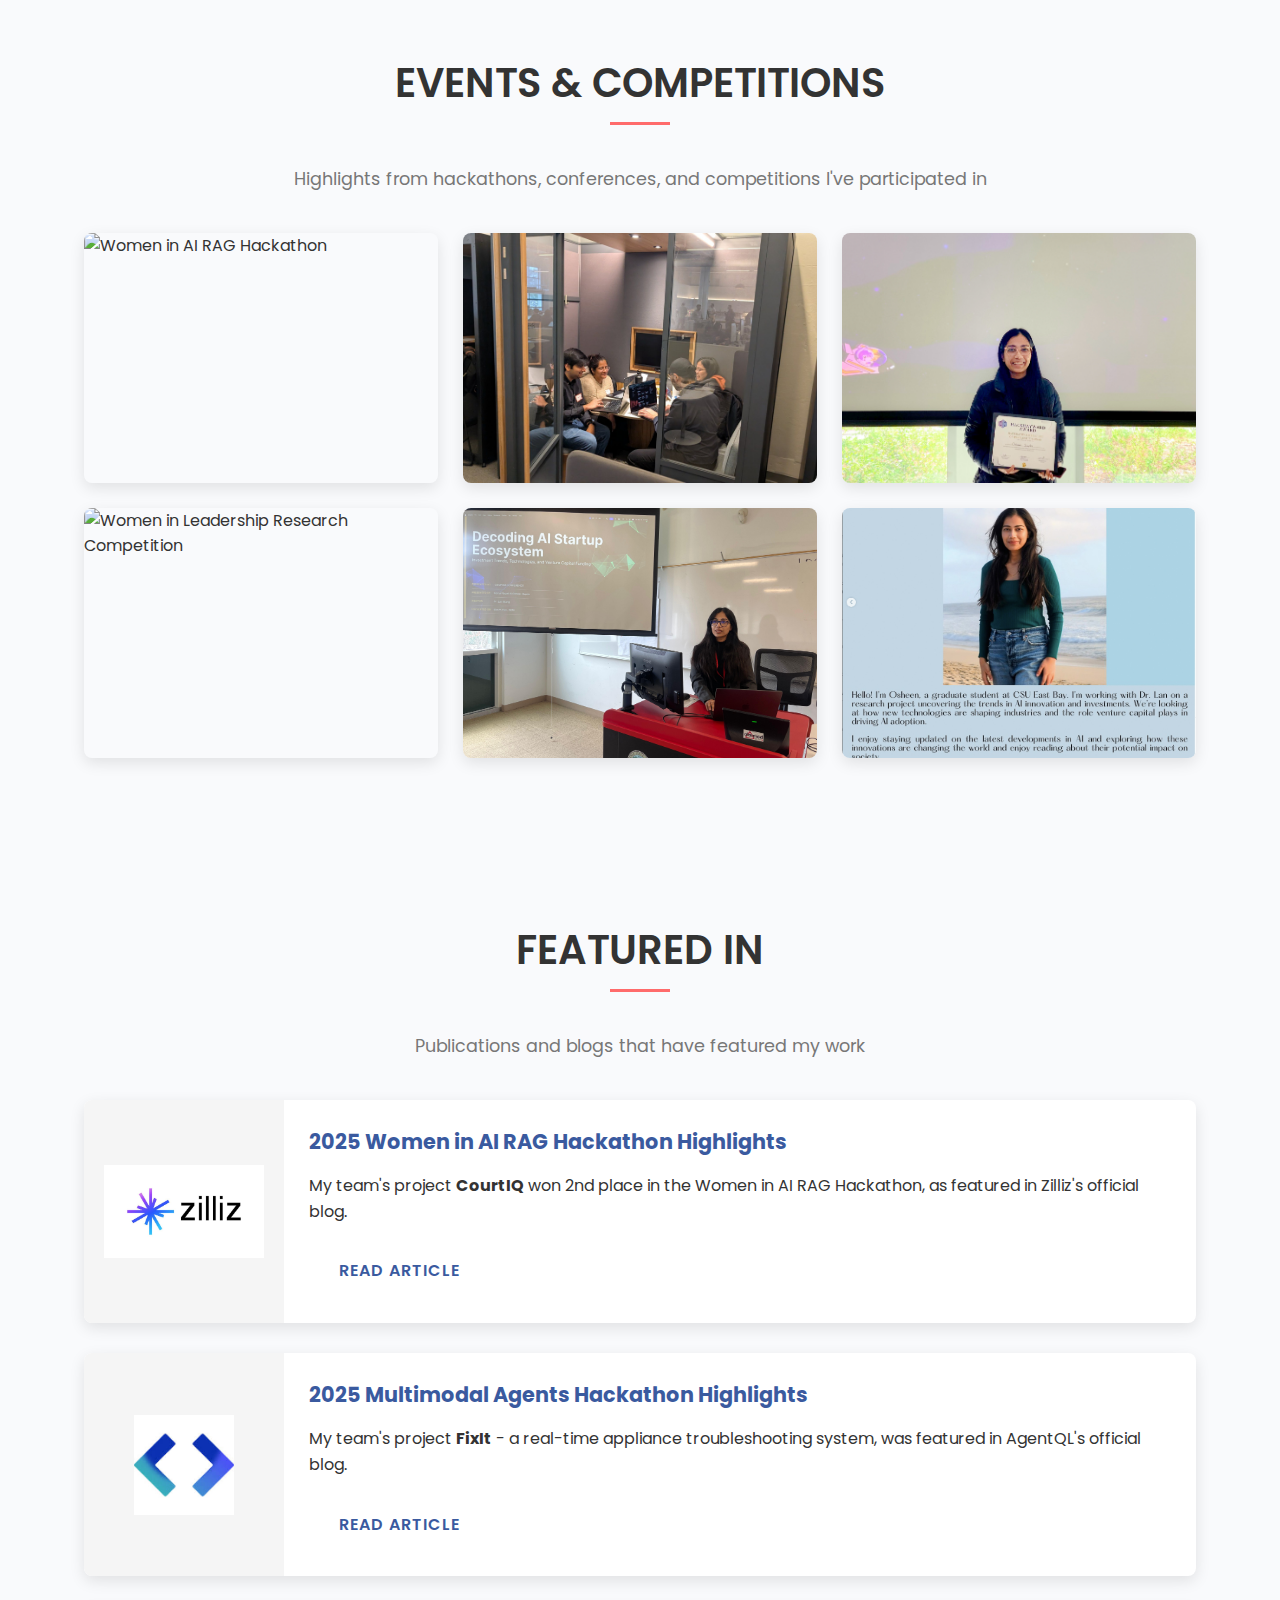
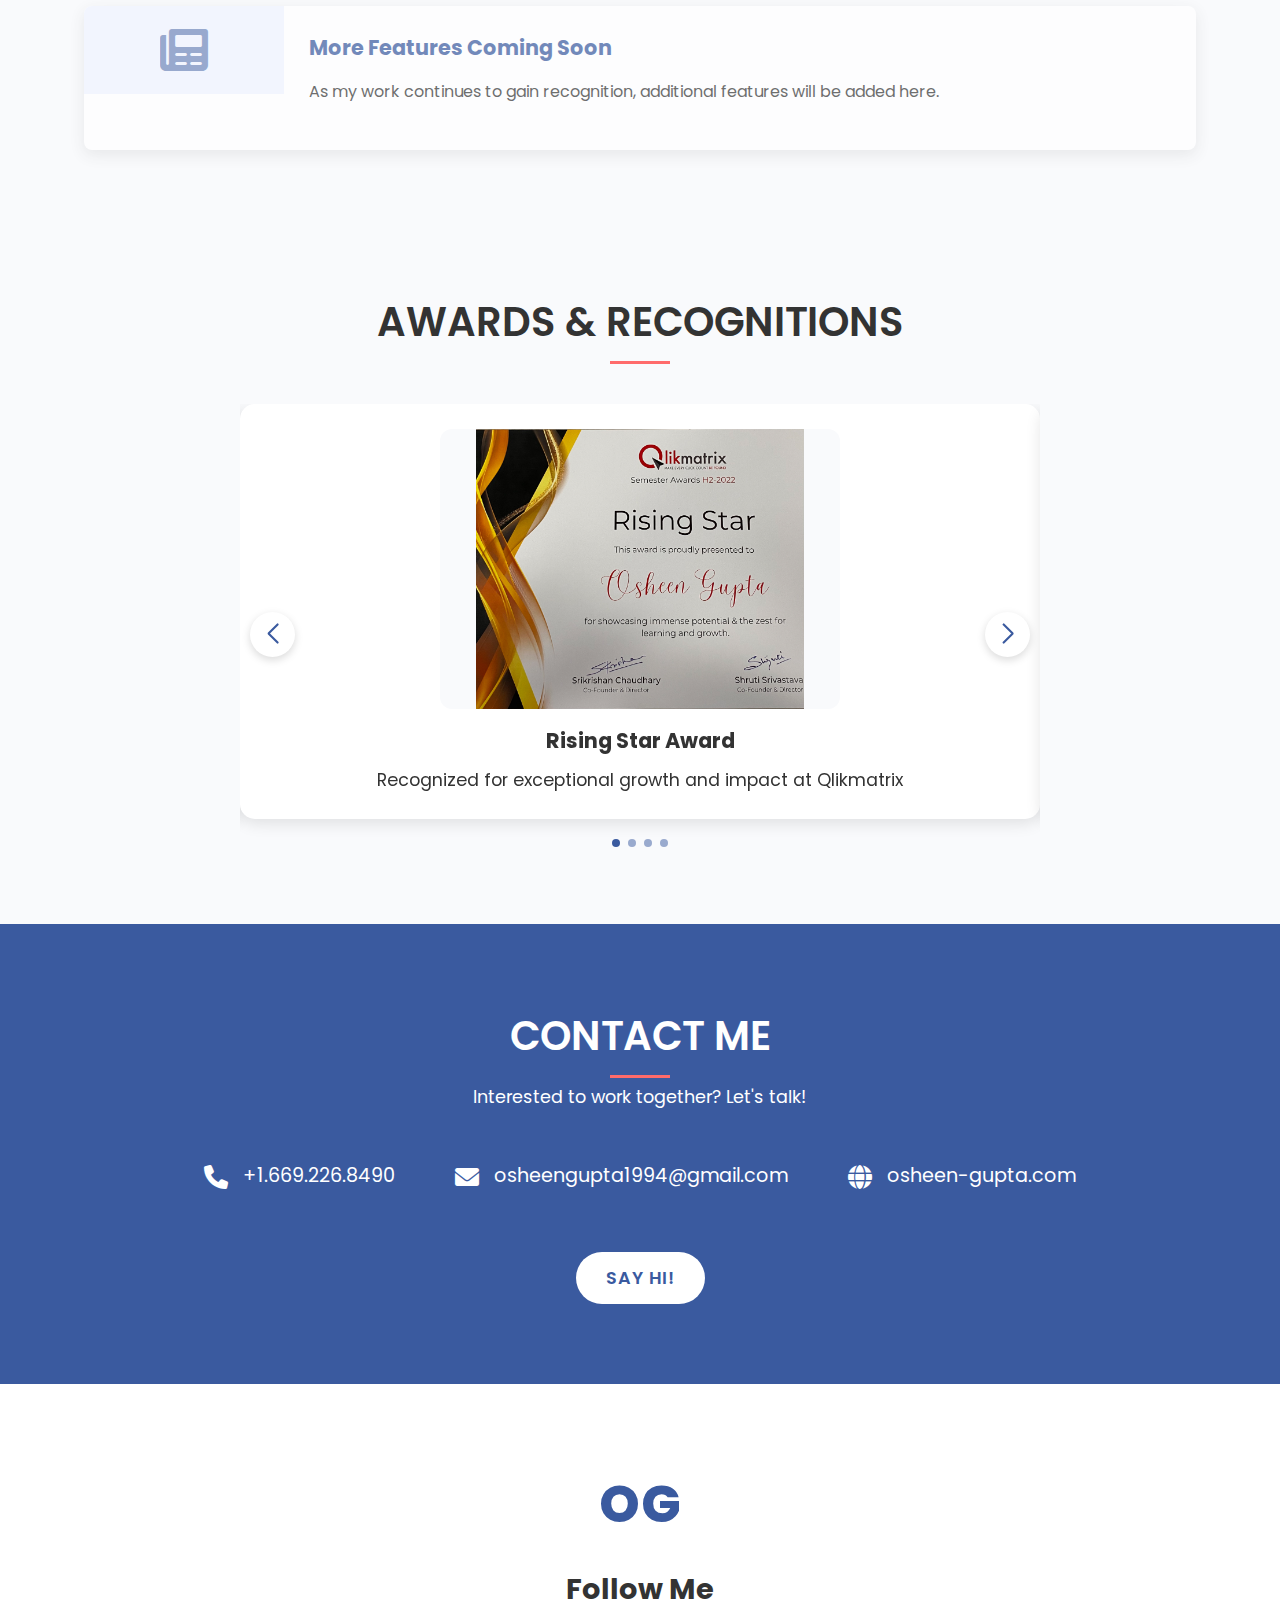
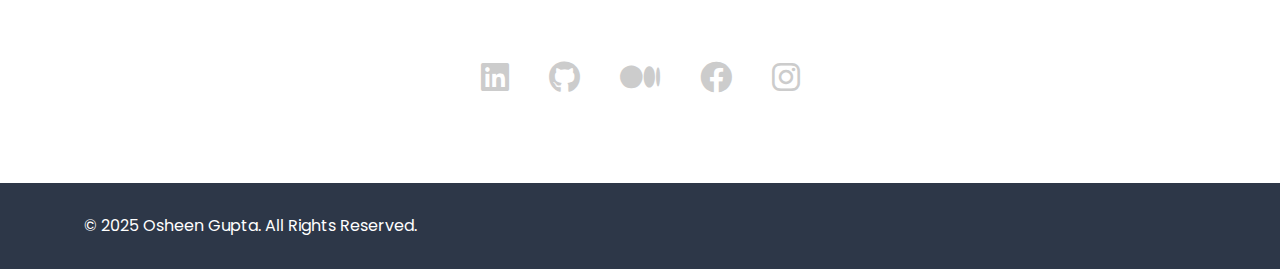
==== commit e4fac97c: "Update: Added AgentQL blog feature, updated resume, and added new images" ====
--- a/index.html
+++ b/index.html
@@ -221,8 +221,18 @@
                         </div>
                         <div class="featured-content">
                             <h3>2025 Women in AI RAG Hackathon Highlights</h3>
-                            <p>My team's project CourtIQ won 2nd place in the Women in AI RAG Hackathon, as featured in Zilliz's official blog.</p>
+                            <p>My team's project <strong>CourtIQ</strong> won 2nd place in the Women in AI RAG Hackathon, as featured in Zilliz's official blog.</p>
                             <a href="https://zilliz.com/blog/2025-women-in-ai-rag-hackathon-highlights#App-CourtIQ-2nd-place" target="_blank" class="btn secondary-btn">Read Article</a>
+                        </div>
+                    </div>
+                    <div class="featured-item">
+                        <div class="featured-image">
+                            <img src="images/agentql-logo.jpeg" alt="AgentQL Blog">
+                        </div>
+                        <div class="featured-content">
+                            <h3>2025 Multimodal Agents Hackathon Highlights</h3>
+                            <p>My team's project <strong>FixIt</strong> - a real-time appliance troubleshooting system, was featured in AgentQL's official blog.</p>
+                            <a href="https://www.agentql.com/blog/2025-multimodal-agents-hackathon#fixit-real-time-appliance-troubleshooting" target="_blank" class="btn secondary-btn">Read Article</a>
                         </div>
                     </div>
                     
